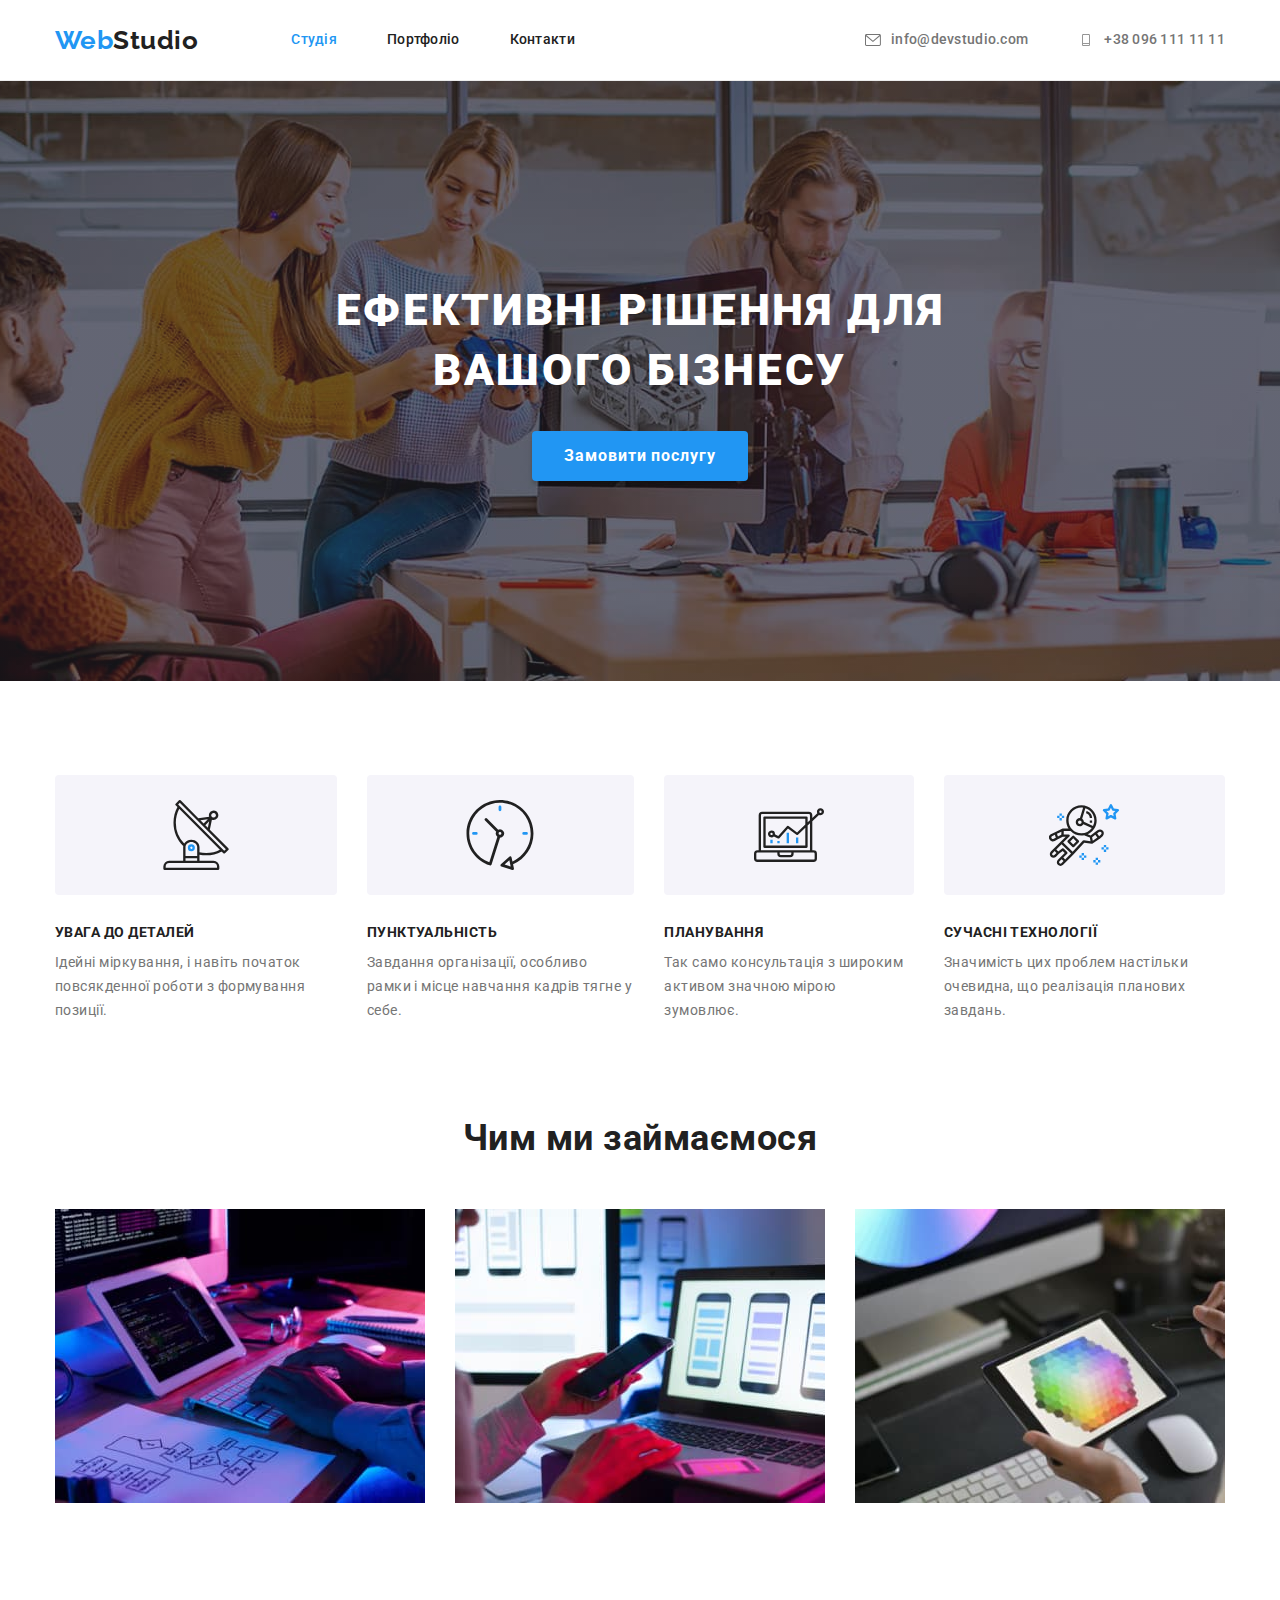
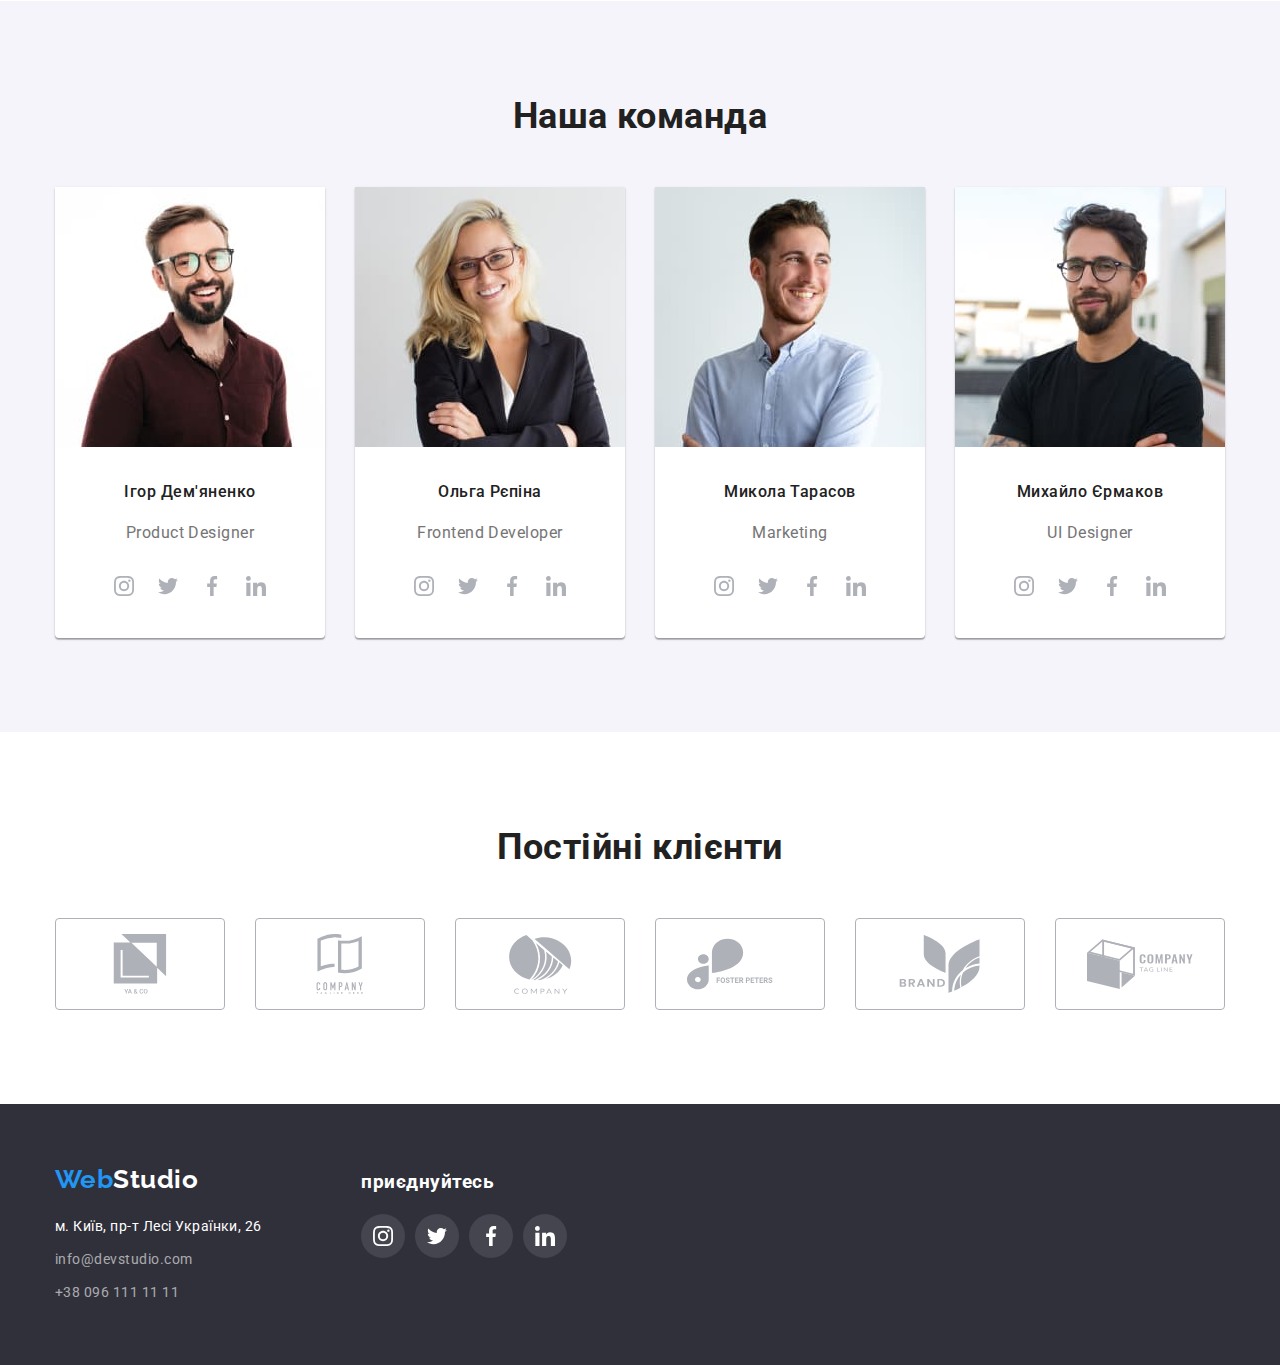
==== index.html @ afe0e304 "copy my HW4" ====
<!DOCTYPE html>
<html lang="uk">
  <head>
    <meta charset="UTF-8" />
    <meta http-equiv="X-UA-Compatible" content="IE=edge" />
    <meta name="viewport" content="width=device-width, initial-scale=1.0" />
    <title>Document</title>
    <link
      rel="stylesheet"
      href="https://cdnjs.cloudflare.com/ajax/libs/modern-normalize/1.1.0/modern-normalize.min.css"
    />
    <link
      href="https://fonts.googleapis.com/css2?family=Raleway:wght@700&family=Roboto:wght@400;500;700;900&display=swap"
      rel="stylesheet"
    />
    <link rel="stylesheet" href="./css/styles.css" />
  </head>
  <body>
    <header class="header-border">
      <div class="conteiner header-nav">
        <nav class="nav header-nav">
          <a class="logo link" href="./index.html"
            >Web<span class="logo-text">Studio</span></a
          >
          <ul class="site-nav list">
            <li class="item">
              <a href="./index.html" class="link current">Студія</a>
            </li>
            <li class="item">
              <a href="./portfolio.html" class="link">Портфоліо</a>
            </li>
            <li class="item"><a href="#" class="link">Контакти</a></li>
          </ul>
        </nav>
        <ul class="list auth-nav">
          <li class="item">
            <a class="nav-link link" href="mailto:info@devstudio.com"
              ><svg class="nav-icon" width="16" height="12">
                <use href="./images/icons.svg#icon-envelope"></use></svg
              >info@devstudio.com</a
            >
          </li>
          <li class="item">
            <a class="nav-link link" href="tel:+380961111111"
              ><svg class="nav-icon" width="16" height="12">
                <use href="./images/icons.svg#icon-phone"></use></svg
              >+38 096 111 11 11</a
            >
          </li>
        </ul>
      </div>
    </header>
    <main>
      <section class="hero">
        <div class="conteiner">
          <h1 class="hero-text">Ефективні рішення для вашого бізнесу</h1>
          <button class="btn hero-btn" type="button">Замовити послугу</button>
        </div>
      </section>
      <section class="main-page section">
        <div class="conteiner">
          <h2 class="visually-hidden">Особливості</h2>
          <ul class="list list-item">
            <li class="main-list">
              <div class="main-img">
                <svg width="70" height="70">
                  <use href="./images/icons.svg#icon-antenna"></use>
                </svg>
              </div>
              <h3 class="main-subdject">Увага до деталей</h3>
              <p class="main-text">
                Ідейні міркування, і навіть початок повсякденної роботи з
                формування позиції.
              </p>
            </li>
            <li class="main-list">
              <div class="main-img">
                <svg width="70" height="70">
                  <use href="./images/icons.svg#icon-clock"></use>
                </svg>
              </div>
              <h3 class="main-subdject">Пунктуальність</h3>
              <p class="main-text">
                Завдання організації, особливо рамки і місце навчання кадрів
                тягне у себе.
              </p>
            </li>
            <li class="main-list">
              <div class="main-img">
                <svg width="70" height="70">
                  <use href="./images/icons.svg#icon-diagram"></use>
                </svg>
              </div>
              <h3 class="main-subdject">Планування</h3>
              <p class="main-text">
                Так само консультація з широким активом значною мірою зумовлює.
              </p>
            </li>
            <li class="main-list">
              <div class="main-img">
                <svg width="70" height="70">
                  <use href="./images/icons.svg#icon-astronaut"></use>
                </svg>
              </div>
              <h3 class="main-subdject">Сучасні технології</h3>
              <p class="main-text">
                Значимість цих проблем настільки очевидна, що реалізація
                планових завдань.
              </p>
            </li>
          </ul>
        </div>
      </section>
      <section class="main-page main-section">
        <div class="conteiner">
          <h2 class="main-page-title">Чим ми займаємося</h2>
          <ul class="list list-item">
            <li class="main-page-list">
              <img
                src="./images/img.jpg"
                alt="Створення структури сайту"
                width="370"
              />
            </li>
            <li class="main-page-list">
              <img
                src="./images/img-2.jpg"
                alt="Адаптація до всіх платформ"
                width="370"
              />
            </li>
            <li class="main-page-list">
              <img
                src="./images/img-3.jpg"
                alt="Створення дизайну сайту"
                width="370"
              />
            </li>
          </ul>
        </div>
      </section>
      <section class="team-page section">
        <div class="conteiner">
          <h2 class="main-page-title">Наша команда</h2>
          <ul class="list list-item">
            <li class="team-page-item">
              <img
                class="img"
                src="./images/ihor.jpg"
                alt="Ігор Дем'яненко"
                width="270"
              />
              <div class="team-item-text">
                <h3 class="team-page-title">Ігор Дем'яненко</h3>
                <p class="team-page-text" lang="en">Product Designer</p>
                <ul class="team-icon list">
                  <li class="team-icon-social">
                    <a href="#">
                      <svg width="20px" height="20px">
                        <use
                          class="icon"
                          href="./images/icons.svg#icon-instagram"
                        ></use>
                      </svg>
                    </a>
                  </li>
                  <li class="team-icon-social">
                    <a href="#">
                      <svg width="20px" height="20px">
                        <use
                          class="icon"
                          href="./images/icons.svg#icon-twitter"
                        ></use>
                      </svg>
                    </a>
                  </li>
                  <li class="team-icon-social">
                    <a href="#">
                      <svg width="20px" height="20px">
                        <use
                          class="icon"
                          href="./images/icons.svg#icon-facebook"
                        ></use>
                      </svg>
                    </a>
                  </li>
                  <li class="team-icon-social">
                    <a href="#">
                      <svg width="20px" height="20px">
                        <use
                          class="icon"
                          href="./images/icons.svg#icon-linkedin"
                        ></use>
                      </svg>
                    </a>
                  </li>
                </ul>
              </div>
            </li>
            <li class="team-page-item">
              <img
                class="img"
                src="./images/olha.jpg"
                alt="Ольга Рєпіна"
                width="270"
              />
              <div class="team-item-text">
                <h3 class="team-page-title">Ольга Рєпіна</h3>
                <p class="team-page-text" lang="en">Frontend Developer</p>
                <ul class="team-icon list">
                  <li class="team-icon-social">
                    <a href="#">
                      <svg width="20px" height="20px">
                        <use
                          class="icon"
                          href="./images/icons.svg#icon-instagram"
                        ></use>
                      </svg>
                    </a>
                  </li>
                  <li class="team-icon-social">
                    <a href="#">
                      <svg width="20px" height="20px">
                        <use
                          class="icon"
                          href="./images/icons.svg#icon-twitter"
                        ></use>
                      </svg>
                    </a>
                  </li>
                  <li class="team-icon-social">
                    <a href="#">
                      <svg width="20px" height="20px">
                        <use
                          class="icon"
                          href="./images/icons.svg#icon-facebook"
                        ></use>
                      </svg>
                    </a>
                  </li>
                  <li class="team-icon-social">
                    <a href="#">
                      <svg width="20px" height="20px">
                        <use
                          class="icon"
                          href="./images/icons.svg#icon-linkedin"
                        ></use>
                      </svg>
                    </a>
                  </li>
                </ul>
              </div>
            </li>
            <li class="team-page-item">
              <img
                class="img"
                src="./images/mikola.jpg"
                alt="Микола Тарасов"
                width="270"
              />
              <div class="team-item-text">
                <h3 class="team-page-title">Микола Тарасов</h3>
                <p class="team-page-text" lang="en">Marketing</p>
                <ul class="team-icon list">
                  <li class="team-icon-social">
                    <a href="#">
                      <svg width="20px" height="20px">
                        <use
                          class="icon"
                          href="./images/icons.svg#icon-instagram"
                        ></use>
                      </svg>
                    </a>
                  </li>
                  <li class="team-icon-social">
                    <a href="#">
                      <svg width="20px" height="20px">
                        <use
                          class="icon"
                          href="./images/icons.svg#icon-twitter"
                        ></use>
                      </svg>
                    </a>
                  </li>
                  <li class="team-icon-social">
                    <a href="#">
                      <svg width="20px" height="20px">
                        <use
                          class="icon"
                          href="./images/icons.svg#icon-facebook"
                        ></use>
                      </svg>
                    </a>
                  </li>
                  <li class="team-icon-social">
                    <a href="#">
                      <svg width="20px" height="20px">
                        <use
                          class="icon"
                          href="./images/icons.svg#icon-linkedin"
                        ></use>
                      </svg>
                    </a>
                  </li>
                </ul>
              </div>
            </li>
            <li class="team-page-item">
              <img
                class="img"
                src="./images/mihailo.jpg"
                alt="Михайло Єрмаков"
                width="270"
              />
              <div class="team-item-text">
                <h3 class="team-page-title">Михайло Єрмаков</h3>
                <p class="team-page-text" lang="en">UI Designer</p>
                <ul class="team-icon list">
                  <li class="team-icon-social">
                    <a href="#">
                      <svg width="20px" height="20px">
                        <use
                          class="icon"
                          href="./images/icons.svg#icon-instagram"
                        ></use>
                      </svg>
                    </a>
                  </li>
                  <li class="team-icon-social">
                    <a href="#">
                      <svg width="20px" height="20px">
                        <use
                          class="icon"
                          href="./images/icons.svg#icon-twitter"
                        ></use>
                      </svg>
                    </a>
                  </li>
                  <li class="team-icon-social">
                    <a href="#">
                      <svg width="20px" height="20px">
                        <use
                          class="icon"
                          href="./images/icons.svg#icon-facebook"
                        ></use>
                      </svg>
                    </a>
                  </li>
                  <li class="team-icon-social">
                    <a href="#">
                      <svg width="20px" height="20px">
                        <use
                          class="icon"
                          href="./images/icons.svg#icon-linkedin"
                        ></use>
                      </svg>
                    </a>
                  </li>
                </ul>
              </div>
            </li>
          </ul>
        </div>
      </section>
      <section class="section">
        <div class="conteiner">
          <h2 class="main-page-title">Постійні клієнти</h2>
          <ul class="list icon-brand">
            <li class="list-brand">
              <svg width="106px" height="60px">
                <use href="./images/icons.svg#icon-ya-co"></use>
              </svg>
            </li>
            <li class="list-brand">
              <svg width="106px" height="60px">
                <use href="./images/icons.svg#icon-taglinehere"></use>
              </svg>
            </li>
            <li class="list-brand">
              <svg width="106px" height="60px">
                <use href="./images/icons.svg#icon-company"></use>
              </svg>
            </li>
            <li class="list-brand">
              <svg width="106px" height="60px">
                <use href="./images/icons.svg#icon-foster-peters"></use>
              </svg>
            </li>
            <li class="list-brand">
              <svg class="icon" width="106px" height="60px">
                <use href="./images/icons.svg#icon-brand"></use>
              </svg>
            </li>
            <li class="list-brand">
              <svg width="106px" height="60px">
                <use href="./images/icons.svg#icon-company-tag-line"></use>
              </svg>
            </li>
          </ul>
        </div>
      </section>
    </main>
    <footer class="footer">
      <div class="conteiner">
        <div class="list footer-list">
          <div>
            <a class="logo link logo-footer" href="./index.html"
              >Web<span class="logo-text-footer">Studio</span></a
            >
            <address class="address">
              <ul class="list address-logo">
                <li class="adress-list">
                  <a
                    class="footer-text address-text link"
                    href="https://goo.gl/maps/Pw9cZAzKq1KJY9Lq5"
                    target="_blank"
                    rel="noreferrer noopener"
                    >м. Київ, пр-т Лесі Українки, 26</a
                  >
                </li>
                <li class="adress-list">
                  <a
                    class="nav-link-footer footer-text link"
                    href="mailto:info@devstudio.com"
                    >info@devstudio.com</a
                  >
                </li>
                <li class="adress-list">
                  <a
                    class="nav-link-footer footer-text link"
                    href="tel:+380961111111"
                    >+38 096 111 11 11</a
                  >
                </li>
              </ul>
            </address>
          </div>
          <div>
            <h3 class="footer-title">приєднуйтесь</h3>
            <ul class="footer-icon list">
              <li class="footer-icon-social">
                <a href="#">
                  <svg width="20px" height="20px">
                    <use
                      class="icon"
                      href="./images/icons.svg#icon-instagram"
                    ></use>
                  </svg>
                </a>
              </li>
              <li class="footer-icon-social">
                <a href="#">
                  <svg width="20px" height="20px">
                    <use
                      class="icon"
                      href="./images/icons.svg#icon-twitter"
                    ></use>
                  </svg>
                </a>
              </li>
              <li class="footer-icon-social">
                <a href="#">
                  <svg width="20px" height="20px">
                    <use
                      class="icon"
                      href="./images/icons.svg#icon-facebook"
                    ></use>
                  </svg>
                </a>
              </li>
              <li class="footer-icon-social">
                <a href="#">
                  <svg width="20px" height="20px">
                    <use
                      class="icon"
                      href="./images/icons.svg#icon-linkedin"
                    ></use>
                  </svg>
                </a>
              </li>
            </ul>
          </div>
        </div>
      </div>
    </footer>
  </body>
</html>
---- css/styles.css ----
/* names of classes
.logo 
.logo-text
.logo-text-footer
.logo-footer
.list 
.current
.btn 
.site-nav 
.item
.link
.heder-border
.header-nav
.nav-link 
.auth-nav
.nav-link-footer
.visually-hidden
.icon
.hero 
.hero-text 
.hero-btn 
.main-page 
.main-subdject 
.main-text 
.main-list
.main-img
.list-item
.section
.main-section
.main-page-title 
.main-page-list
.img
.team-page 
.team-page-item
.team-page-title 
.team-page-text 
.team-icon
.team-icon-social
.footer 
.footer-text 
.address 
.adress-list
.address-text
.conteiner
.header-border


-###-portfolio-###-

.section-exmpls 
.btn-filter 
.list-btn
.btn-filter
.exmpl-item-text
.section-exmpls-heading
.section-exmpls-text
.section-exmpls-item
.link-exmpls


*/

:root {
  --main-bg: #ffffff;
  --main-text: #212121;
  --second-text: #757575;
  --logo: #2196f3;
  --accent-text: #2196f3;
  --first-section-bg: #2f303a;
  --second-section-bg: #ffffff;
  --third-section-bg: #f5f4fa;
  --footer-bg: #2f303a;
  --active-btn: #188ce8;
  --footer-nav: rgba(255, 255, 255, 0.6);
  --social-icon: #afb1b8;
}

/* global */

body {
  background-color: var(--main-bg);
  color: var(--main-text);
  font-family: Roboto, sans-serif;
  letter-spacing: 0.03em;
}
h1,
h2,
h3,
h4,
h5,
h6,
p,
ul {
  margin: 0;
  padding: 0;
}
.list {
  list-style: none;
}
.btn {
  cursor: pointer;
  font-family: inherit;
}
.link {
  text-decoration: none;
}
.conteiner {
  width: 1200px;
  padding-left: 15px;
  padding-right: 15px;
  margin-left: auto;
  margin-right: auto;
}
.visually-hidden {
  position: absolute;

  white-space: nowrap;

  width: 1px;

  height: 1px;

  overflow: hidden;

  border: 0;

  padding: 0;

  clip: rect(0 0 0 0);

  clip-path: inset(50%);

  margin: -1px;
}
.icon {
  fill: inherit;
}

/* header global */

.header-nav {
  display: flex;
  align-items: center;
}
.logo {
  color: var(--logo);
  font-family: Raleway, sans-serif;
  font-weight: 700;
  font-size: 26px;
  line-height: 1.19;
  margin-right: 93px;
  display: block;
}
.logo-text {
  color: var(--main-text);
}
.site-nav {
  display: flex;
}
.site-nav.list .current {
  color: var(--accent-text);
}
.site-nav .link,
.item .nav-link {
  padding-top: 32px;
  padding-bottom: 32px;
  display: flex;
  align-items: center;
}
.site-nav .item:not(:last-child) {
  margin-right: 50px;
}
.site-nav .link,
.nav-link {
  color: var(--main-text);
  font-weight: 500;
  font-size: 14px;
  line-height: 1.14;
  letter-spacing: 0.02em;
}
.nav-icon {
  margin-right: 10px;
}

.site-nav .link:hover,
.site-nav .link:focus,
.nav-link:focus,
.nav-link:hover {
  color: var(--accent-text);
  fill: var(--accent-text);
}
.nav-link {
  color: var(--second-text);
  fill: var(--second-text);
}
.auth-nav {
  display: flex;
  margin-left: auto;
}
.auth-nav .item:not(:last-child) {
  margin-right: 50px;
}
.header-border {
  border-bottom: 1px solid #ececec;
}
/* footer global */
.address {
  font-style: normal;
}
.footer {
  padding-top: 60px;
  padding-bottom: 60px;
  background-color: var(--footer-bg);
}
.logo-text-footer {
  color: var(--main-bg);
}
.conteiner .logo-footer {
  margin-bottom: 20px;
  display: block;
}
.adress-list:not(:last-child) {
  margin-bottom: 9px;
}
.footer-text {
  font-size: 14px;
  line-height: 1.71;
}
.address-text {
  color: var(--main-bg);
}
.nav-link-footer {
  color: var(--footer-nav);
}
.nav-link-footer:focus,
.nav-link-footer:hover {
  color: var(--accent-text);
}

.footer-icon {
  display: flex;
  gap: 10px;
}
.footer-icon-social {
  width: 44px;
  height: 44px;
  padding: 12px;
  fill: var(--main-bg);
  background: rgba(255, 255, 255, 0.1);
  border-radius: 50%;
}
.footer-icon-social:focus,
.footer-icon-social:hover {
  background-color: var(--accent-text);
  fill: var(--main-bg);
  border-radius: 50%;
}
.footer-list {
  display: flex;
  gap: 70px;
  align-items: baseline;
}

.footer-title {
  color: var(--main-bg);
  margin-bottom: 20px;
}

/* main index */

.hero {
  padding: 200px 0;
  max-width: 1600px;
  height: 600px;
  margin-right: auto;
  margin-left: auto;
  background-image: linear-gradient(
      to right,
      rgba(47, 48, 58, 0.4),
      rgba(47, 48, 58, 0.4)
    ),
    url(../images/hero.jpg);
  background-repeat: no-repeat;
  background-position: center;
  background-size: cover;
  background-color: var(--first-section-bg);
}
.hero-text {
  margin-bottom: 30px;
  margin-right: auto;
  margin-left: auto;
  color: var(--main-bg);
  font-weight: 900;
  font-size: 44px;
  line-height: 1.36;
  text-align: center;
  letter-spacing: 0.06em;
  text-transform: uppercase;
  max-width: 696px;
}
.hero-btn {
  padding: 10px 32px;
  border: 0;
  margin-right: auto;
  margin-left: auto;
  min-width: 216px;
  background: #2196f3;
  box-shadow: 0px 4px 4px rgba(0, 0, 0, 0.15);
  border-radius: 4px;
  color: var(--main-bg);
  font-weight: 700;
  font-size: 16px;
  line-height: 1.88;
  text-align: center;
  letter-spacing: 0.06em;
  display: block;
}
.hero-btn:hover,
.hero-btn:focus {
  background-color: var(--active-btn);
}
.main-page {
  background-color: var(--second-section-bg);
}
.main-subdject {
  font-size: 14px;
  line-height: 1.14;
  text-transform: uppercase;
  margin-bottom: 10px;
}
.main-text {
  color: var(--second-text);
  font-size: 14px;
  line-height: 1.71;
  /* width: 270px; */
}
.section {
  padding-top: 94px;
  padding-bottom: 94px;
}
.main-section {
  padding-bottom: 94px;
}
.main-list {
  width: calc((100%-90px) / 4);
}
.main-img {
  width: 270;
  height: 120px;
  background-color: var(--third-section-bg);
  border-radius: 4px;
  display: flex;
  justify-content: center;
  align-items: center;
  margin-bottom: 30px;
}

.conteiner .list-item {
  display: flex;
  gap: 30px;
}
.main-page-title {
  margin-bottom: 50px;
  font-size: 36px;
  line-height: 1.17;
  text-align: center;
}
.main-page-list {
  width: calc((100%-60px) / 3);
}
.team-page {
  background-color: var(--third-section-bg);
}
.team-page-item {
  background: var(--main-bg);
  box-shadow: 0px 1px 3px rgba(0, 0, 0, 0.12), 0px 1px 1px rgba(0, 0, 0, 0.14),
    0px 2px 1px rgba(0, 0, 0, 0.2);
  border-radius: 0px 0px 4px 4px;
  width: 270px;
}
.team-item-text {
  padding-top: 30px;
  padding-bottom: 30px;
}
.img {
  display: block;
  width: 100%;
  height: auto;
}
.team-page-title {
  margin-bottom: 10px;
  font-weight: 500;
  font-size: 16px;
  line-height: 1.9;
  text-align: center;
}
.team-page-text {
  color: var(--second-text);
  font-size: 16px;
  line-height: 1.9;
  text-align: center;
}
.team-icon {
  display: flex;
  padding: 16px 32px 0px;
  justify-content: center;
}
.team-icon-social {
  width: 44px;
  height: 44px;
  padding: 12px;
  fill: var(--social-icon);
}
.team-icon-social:focus,
.team-icon-social:hover {
  background-color: var(--accent-text);
  fill: #ffffff;
  border-radius: 50%;
}
.list-brand {
  width: 170px;
  height: 92px;
  border: 1px solid #afb1b8;
  border-radius: 4px;
  display: flex;
  justify-content: center;
  align-items: center;
  fill: var(--social-icon);
}
.icon-brand {
  display: flex;
  gap: 30px;
}
.list-brand:hover,
.list-brand:focus {
  border: 1px solid var(--accent-text);
  fill: var(--accent-text);
}

/* portfolio */

.section-exmpls {
  background-color: var(--second-section-bg);
}
.btn-filter {
  padding: 6px 22px;
  border: 0;
  min-width: 73px;
  background: var(--third-section-bg);
  border-radius: 4px;
  font-weight: 500;
  font-size: 16px;
  line-height: 1.62;
  text-align: center;
  display: block;
}
.list-btn-exmpls:not(:last-child) {
  margin-right: 8px;
}
.list-btn {
  display: flex;
  justify-content: center;
  margin-bottom: 50px;
}
.btn-filter:focus,
.btn-filter:hover {
  background: var(--accent-text);
  color: var(--main-bg);
  box-shadow: 0px 3px 1px rgba(0, 0, 0, 0.1), 0px 1px 2px rgba(0, 0, 0, 0.08),
    0px 2px 2px rgba(0, 0, 0, 0.12);
  border-radius: 4px;
}
.exmpl-item-text {
  padding: 20px 24px;
}
.section-exmpls-heading {
  font-size: 18px;
  line-height: 2;
  letter-spacing: 0.06em;
  margin-bottom: 4px;
}
.section-exmpls-text {
  color: var(--second-text);
  font-size: 16px;
  line-height: 1.88;
}
.section-exmpls-item {
  background: var(--main-bg);
  border: 1px solid #eeeeee;
  width: 370px;
}
.section-exmpls-item:hover {
  box-shadow: 0px 1px 1px rgba(0, 0, 0, 0.12), 0px 4px 4px rgba(0, 0, 0, 0.06),
    1px 4px 6px rgba(0, 0, 0, 0.16);
}
.list-exmpls {
  display: flex;
  gap: 30px;
  flex-wrap: wrap;
}
.link-exmpls {
  color: inherit;
}
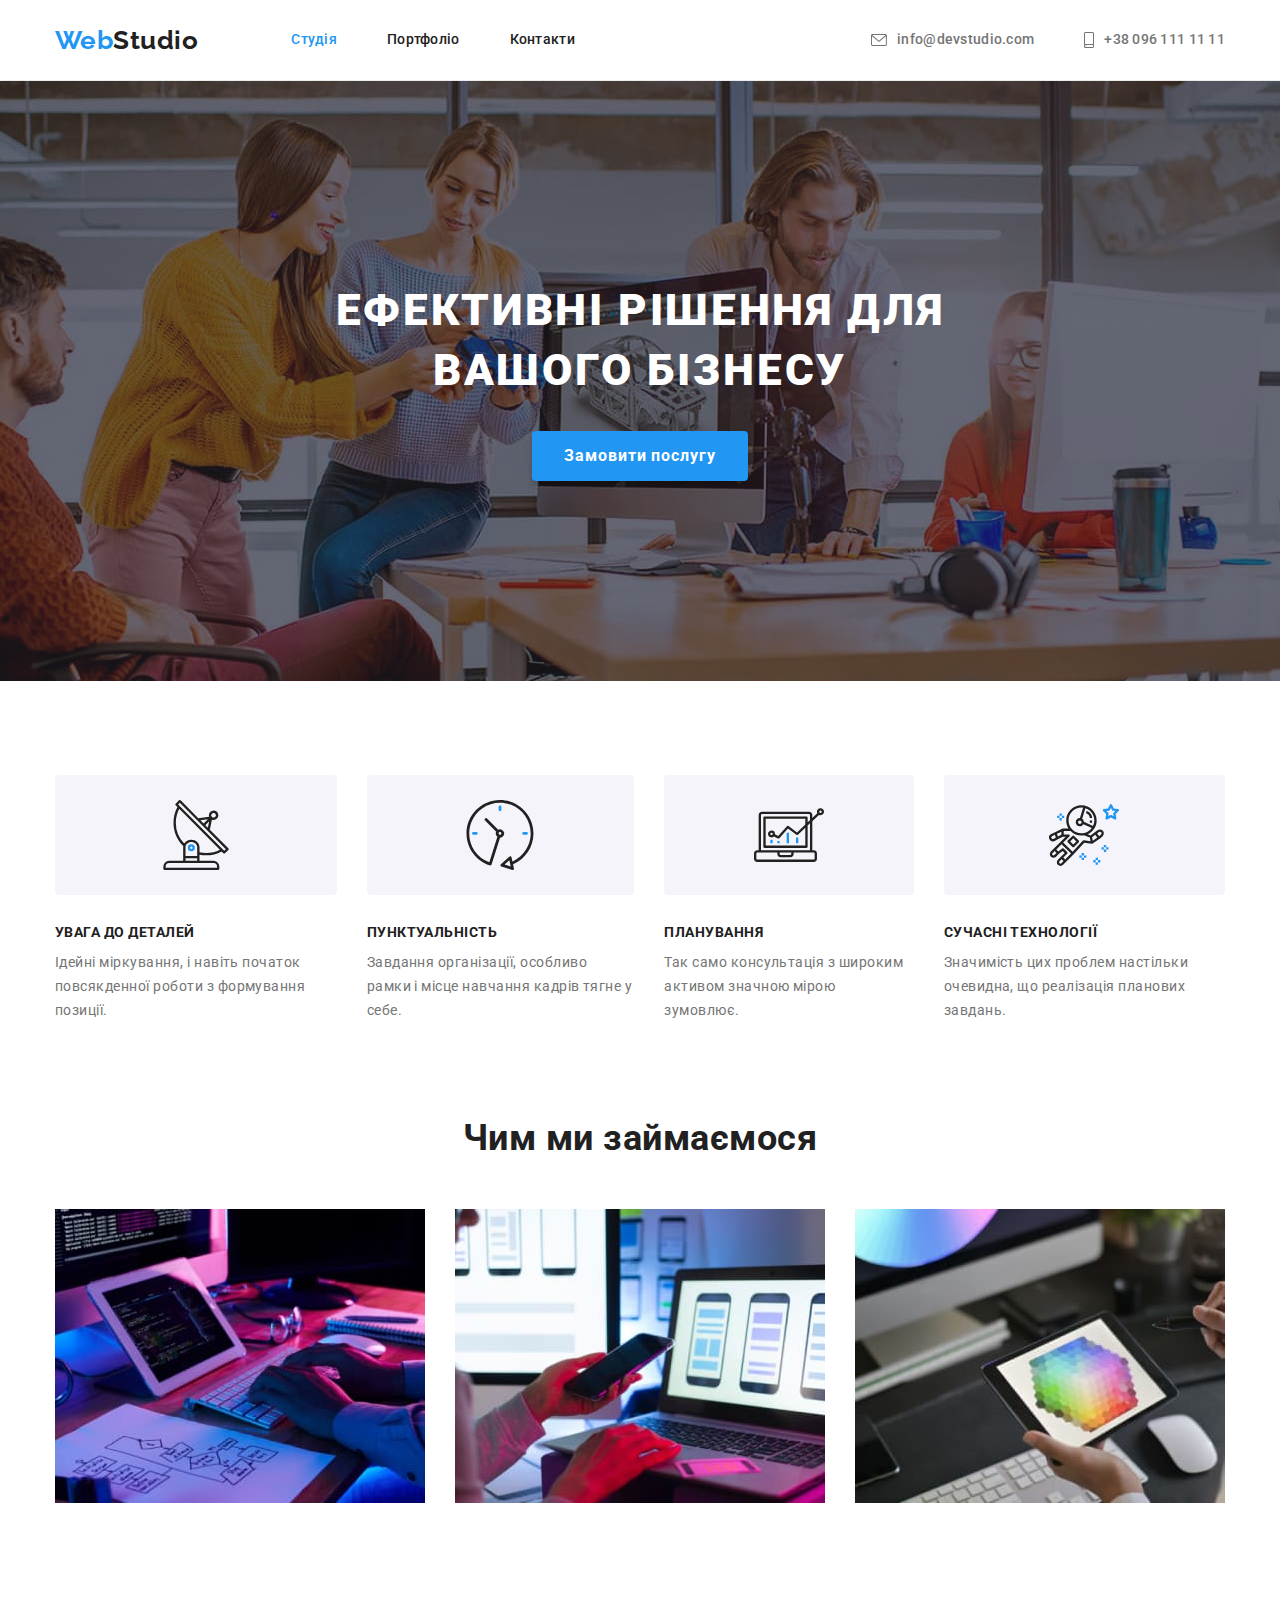
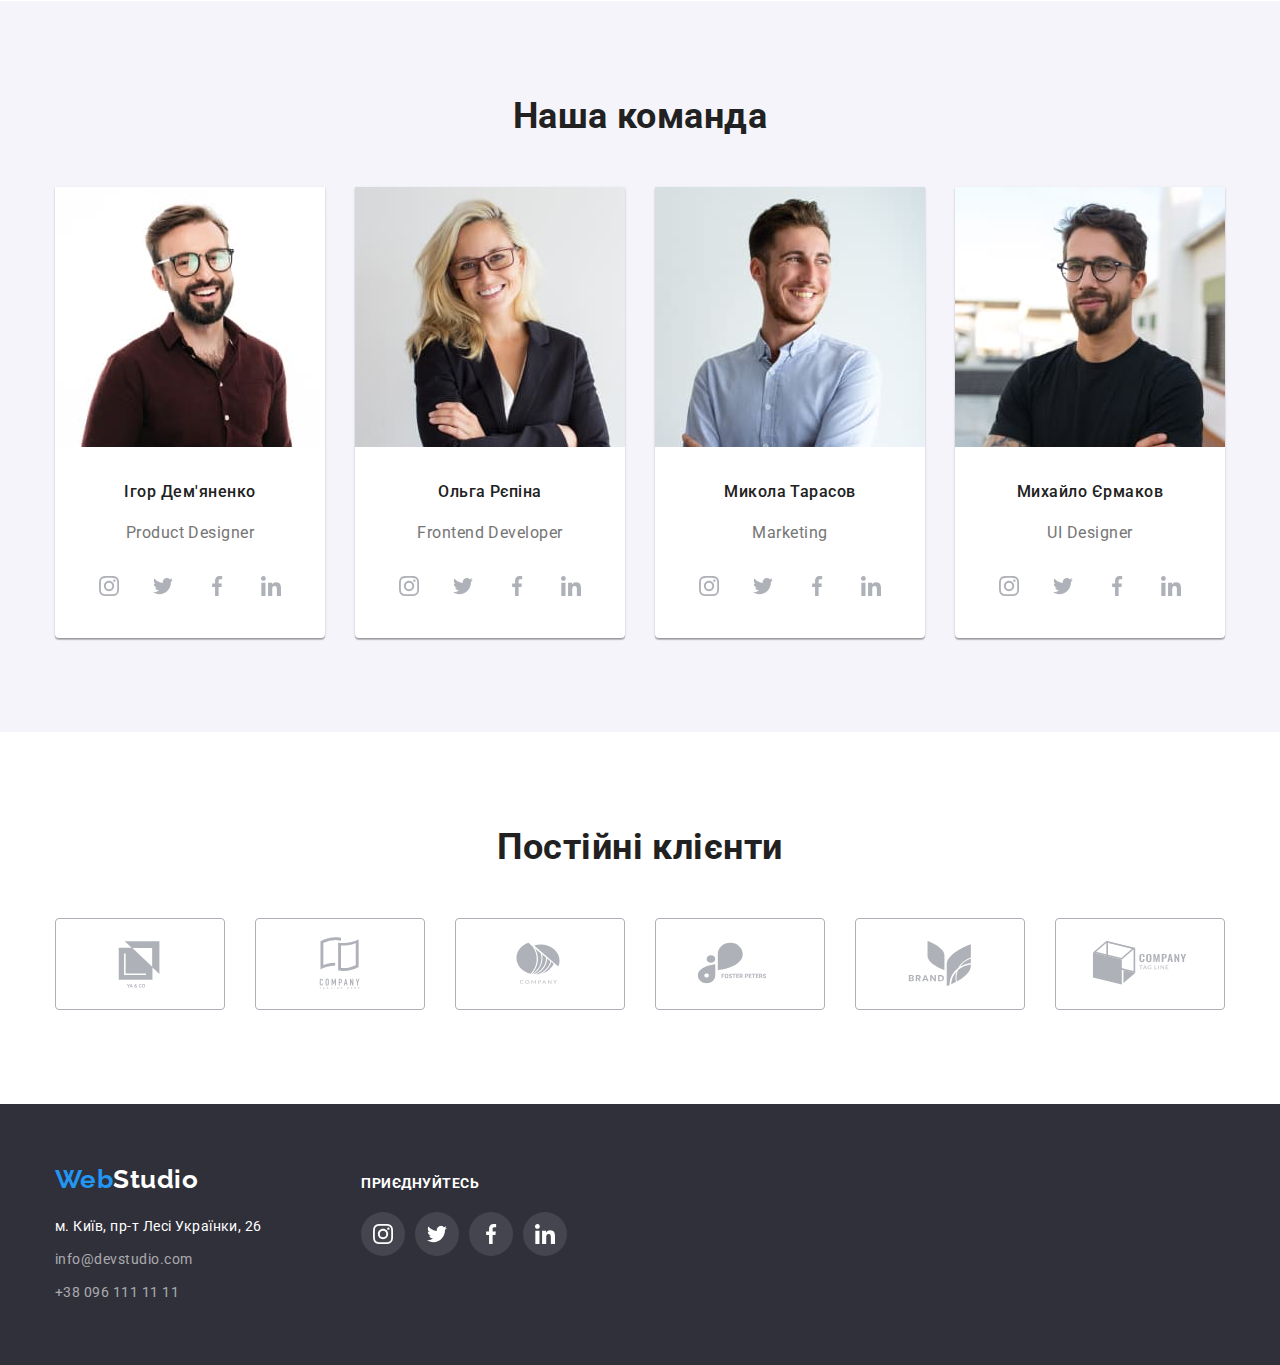
==== commit 919d03fd: "remove" ====
--- a/index.html
+++ b/index.html
@@ -42,7 +42,7 @@
           </li>
           <li class="item">
             <a class="nav-link link" href="tel:+380961111111"
-              ><svg class="nav-icon" width="16" height="12">
+              ><svg class="nav-icon" width="10" height="16">
                 <use href="./images/icons.svg#icon-phone"></use></svg
               >+38 096 111 11 11</a
             >
@@ -155,7 +155,7 @@
                 <p class="team-page-text" lang="en">Product Designer</p>
                 <ul class="team-icon list">
                   <li class="team-icon-social">
-                    <a href="#">
+                    <a class="team-list-social" href="#">
                       <svg width="20px" height="20px">
                         <use
                           class="icon"
@@ -165,7 +165,7 @@
                     </a>
                   </li>
                   <li class="team-icon-social">
-                    <a href="#">
+                    <a class="team-list-social" href="#">
                       <svg width="20px" height="20px">
                         <use
                           class="icon"
@@ -175,7 +175,7 @@
                     </a>
                   </li>
                   <li class="team-icon-social">
-                    <a href="#">
+                    <a class="team-list-social" href="#">
                       <svg width="20px" height="20px">
                         <use
                           class="icon"
@@ -185,7 +185,7 @@
                     </a>
                   </li>
                   <li class="team-icon-social">
-                    <a href="#">
+                    <a class="team-list-social" href="#">
                       <svg width="20px" height="20px">
                         <use
                           class="icon"
@@ -209,7 +209,7 @@
                 <p class="team-page-text" lang="en">Frontend Developer</p>
                 <ul class="team-icon list">
                   <li class="team-icon-social">
-                    <a href="#">
+                    <a class="team-list-social" href="#">
                       <svg width="20px" height="20px">
                         <use
                           class="icon"
@@ -219,7 +219,7 @@
                     </a>
                   </li>
                   <li class="team-icon-social">
-                    <a href="#">
+                    <a class="team-list-social" href="#">
                       <svg width="20px" height="20px">
                         <use
                           class="icon"
@@ -229,7 +229,7 @@
                     </a>
                   </li>
                   <li class="team-icon-social">
-                    <a href="#">
+                    <a class="team-list-social" href="#">
                       <svg width="20px" height="20px">
                         <use
                           class="icon"
@@ -239,7 +239,7 @@
                     </a>
                   </li>
                   <li class="team-icon-social">
-                    <a href="#">
+                    <a class="team-list-social" href="#">
                       <svg width="20px" height="20px">
                         <use
                           class="icon"
@@ -263,7 +263,7 @@
                 <p class="team-page-text" lang="en">Marketing</p>
                 <ul class="team-icon list">
                   <li class="team-icon-social">
-                    <a href="#">
+                    <a class="team-list-social" href="#">
                       <svg width="20px" height="20px">
                         <use
                           class="icon"
@@ -273,7 +273,7 @@
                     </a>
                   </li>
                   <li class="team-icon-social">
-                    <a href="#">
+                    <a class="team-list-social" href="#">
                       <svg width="20px" height="20px">
                         <use
                           class="icon"
@@ -283,7 +283,7 @@
                     </a>
                   </li>
                   <li class="team-icon-social">
-                    <a href="#">
+                    <a class="team-list-social" href="#">
                       <svg width="20px" height="20px">
                         <use
                           class="icon"
@@ -293,7 +293,7 @@
                     </a>
                   </li>
                   <li class="team-icon-social">
-                    <a href="#">
+                    <a class="team-list-social" href="#">
                       <svg width="20px" height="20px">
                         <use
                           class="icon"
@@ -317,7 +317,7 @@
                 <p class="team-page-text" lang="en">UI Designer</p>
                 <ul class="team-icon list">
                   <li class="team-icon-social">
-                    <a href="#">
+                    <a class="team-list-social" href="#">
                       <svg width="20px" height="20px">
                         <use
                           class="icon"
@@ -327,7 +327,7 @@
                     </a>
                   </li>
                   <li class="team-icon-social">
-                    <a href="#">
+                    <a class="team-list-social" href="#">
                       <svg width="20px" height="20px">
                         <use
                           class="icon"
@@ -337,7 +337,7 @@
                     </a>
                   </li>
                   <li class="team-icon-social">
-                    <a href="#">
+                    <a class="team-list-social" href="#">
                       <svg width="20px" height="20px">
                         <use
                           class="icon"
@@ -347,7 +347,7 @@
                     </a>
                   </li>
                   <li class="team-icon-social">
-                    <a href="#">
+                    <a class="team-list-social" href="#">
                       <svg width="20px" height="20px">
                         <use
                           class="icon"
@@ -367,34 +367,42 @@
           <h2 class="main-page-title">Постійні клієнти</h2>
           <ul class="list icon-brand">
             <li class="list-brand">
-              <svg width="106px" height="60px">
-                <use href="./images/icons.svg#icon-ya-co"></use>
-              </svg>
-            </li>
-            <li class="list-brand">
-              <svg width="106px" height="60px">
-                <use href="./images/icons.svg#icon-taglinehere"></use>
-              </svg>
-            </li>
-            <li class="list-brand">
-              <svg width="106px" height="60px">
-                <use href="./images/icons.svg#icon-company"></use>
-              </svg>
-            </li>
-            <li class="list-brand">
-              <svg width="106px" height="60px">
-                <use href="./images/icons.svg#icon-foster-peters"></use>
-              </svg>
-            </li>
-            <li class="list-brand">
-              <svg class="icon" width="106px" height="60px">
-                <use href="./images/icons.svg#icon-brand"></use>
-              </svg>
-            </li>
-            <li class="list-brand">
-              <svg width="106px" height="60px">
-                <use href="./images/icons.svg#icon-company-tag-line"></use>
-              </svg>
+              <a class="link-brand" href="#">
+                <svg width="106px" height="60px">
+                  <use href="./images/icons.svg#icon-ya-co"></use></svg
+              ></a>
+            </li>
+            <li class="list-brand">
+              <a class="link-brand" href="#">
+                <svg width="106px" height="60px">
+                  <use href="./images/icons.svg#icon-taglinehere"></use></svg
+              ></a>
+            </li>
+            <li class="list-brand">
+              <a class="link-brand" href="#">
+                <svg width="106px" height="60px">
+                  <use href="./images/icons.svg#icon-company"></use></svg
+              ></a>
+            </li>
+            <li class="list-brand">
+              <a class="link-brand" href="#">
+                <svg width="106px" height="60px">
+                  <use href="./images/icons.svg#icon-foster-peters"></use></svg
+              ></a>
+            </li>
+            <li class="list-brand">
+              <a class="link-brand" href="#">
+                <svg class="icon" width="106px" height="60px">
+                  <use href="./images/icons.svg#icon-brand"></use></svg
+              ></a>
+            </li>
+            <li class="list-brand">
+              <a class="link-brand" href="#">
+                <svg width="106px" height="60px">
+                  <use
+                    href="./images/icons.svg#icon-company-tag-line"
+                  ></use></svg
+              ></a>
             </li>
           </ul>
         </div>
@@ -403,7 +411,7 @@
     <footer class="footer">
       <div class="conteiner">
         <div class="list footer-list">
-          <div>
+          <div class="footer-list-logo">
             <a class="logo link logo-footer" href="./index.html"
               >Web<span class="logo-text-footer">Studio</span></a
             >
@@ -436,10 +444,10 @@
             </address>
           </div>
           <div>
-            <h3 class="footer-title">приєднуйтесь</h3>
+            <h3 class="footer-title">Приєднуйтесь</h3>
             <ul class="footer-icon list">
               <li class="footer-icon-social">
-                <a href="#">
+                <a class="footer-list-social" href="#">
                   <svg width="20px" height="20px">
                     <use
                       class="icon"
@@ -449,7 +457,7 @@
                 </a>
               </li>
               <li class="footer-icon-social">
-                <a href="#">
+                <a class="footer-list-social" href="#">
                   <svg width="20px" height="20px">
                     <use
                       class="icon"
@@ -459,7 +467,7 @@
                 </a>
               </li>
               <li class="footer-icon-social">
-                <a href="#">
+                <a class="footer-list-social" href="#">
                   <svg width="20px" height="20px">
                     <use
                       class="icon"
@@ -469,7 +477,7 @@
                 </a>
               </li>
               <li class="footer-icon-social">
-                <a href="#">
+                <a class="footer-list-social" href="#">
                   <svg width="20px" height="20px">
                     <use
                       class="icon"
--- a/css/styles.css
+++ b/css/styles.css
@@ -244,26 +244,36 @@
 .footer-icon-social {
   width: 44px;
   height: 44px;
-  padding: 12px;
   fill: var(--main-bg);
   background: rgba(255, 255, 255, 0.1);
   border-radius: 50%;
 }
-.footer-icon-social:focus,
-.footer-icon-social:hover {
+.footer-list-social {
+  width: 100%;
+  height: 100%;
+  display: flex;
+  align-items: center;
+  justify-content: center;
+}
+.footer-list-social:focus,
+.footer-list-social:hover {
   background-color: var(--accent-text);
   fill: var(--main-bg);
   border-radius: 50%;
 }
 .footer-list {
   display: flex;
-  gap: 70px;
   align-items: baseline;
 }
-
 .footer-title {
   color: var(--main-bg);
   margin-bottom: 20px;
+  font-size: 14px;
+  line-height: 1.14;
+  text-transform: uppercase;
+}
+.footer-list-logo {
+  margin-right: 70px;
 }
 
 /* main index */
@@ -399,20 +409,28 @@
   font-size: 16px;
   line-height: 1.9;
   text-align: center;
+  margin-bottom: 16px;
 }
 .team-icon {
   display: flex;
-  padding: 16px 32px 0px;
   justify-content: center;
+  gap: 10px;
 }
 .team-icon-social {
   width: 44px;
   height: 44px;
-  padding: 12px;
+
   fill: var(--social-icon);
 }
-.team-icon-social:focus,
-.team-icon-social:hover {
+.team-list-social {
+  width: 100%;
+  height: 100%;
+  display: flex;
+  align-items: center;
+  justify-content: center;
+}
+.team-list-social:focus,
+.team-list-social:hover {
   background-color: var(--accent-text);
   fill: #ffffff;
   border-radius: 50%;
@@ -420,20 +438,25 @@
 .list-brand {
   width: 170px;
   height: 92px;
+}
+.icon-brand {
+  display: flex;
+  gap: 30px;
+}
+.link-brand {
+  display: flex;
+  justify-content: center;
+  align-items: center;
+  width: 100%;
+  height: 100%;
+  fill: var(--social-icon);
   border: 1px solid #afb1b8;
   border-radius: 4px;
-  display: flex;
-  justify-content: center;
-  align-items: center;
-  fill: var(--social-icon);
-}
-.icon-brand {
-  display: flex;
-  gap: 30px;
-}
-.list-brand:hover,
-.list-brand:focus {
+}
+.link-brand:hover,
+.link-brand:focus {
   border: 1px solid var(--accent-text);
+  border-radius: 4px;
   fill: var(--accent-text);
 }
 
@@ -489,15 +512,17 @@
   border: 1px solid #eeeeee;
   width: 370px;
 }
-.section-exmpls-item:hover {
+.list-exmpls {
+  display: flex;
+  gap: 30px;
+  flex-wrap: wrap;
+}
+.link-exmpls {
+  color: inherit;
+  display: block;
+}
+.link-exmpls:hover,
+.link-exmpls:focus {
   box-shadow: 0px 1px 1px rgba(0, 0, 0, 0.12), 0px 4px 4px rgba(0, 0, 0, 0.06),
     1px 4px 6px rgba(0, 0, 0, 0.16);
 }
-.list-exmpls {
-  display: flex;
-  gap: 30px;
-  flex-wrap: wrap;
-}
-.link-exmpls {
-  color: inherit;
-}
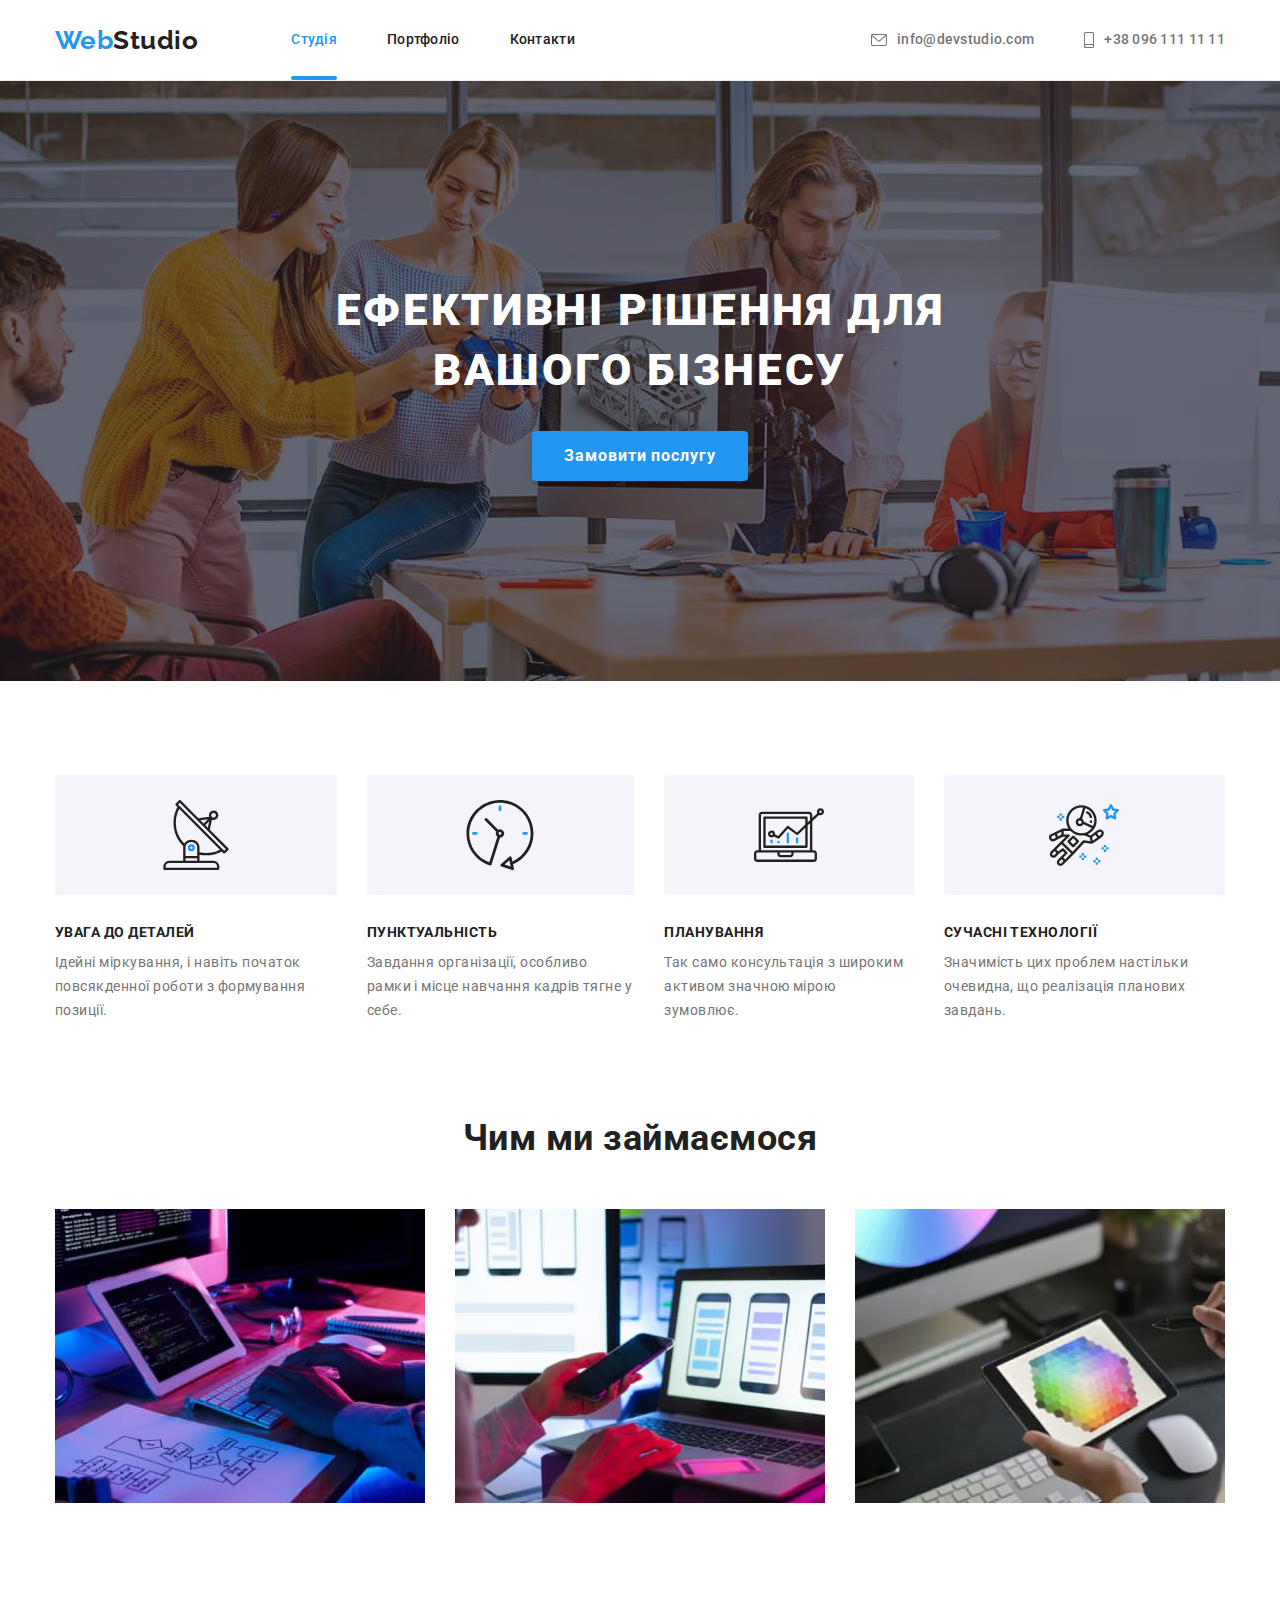
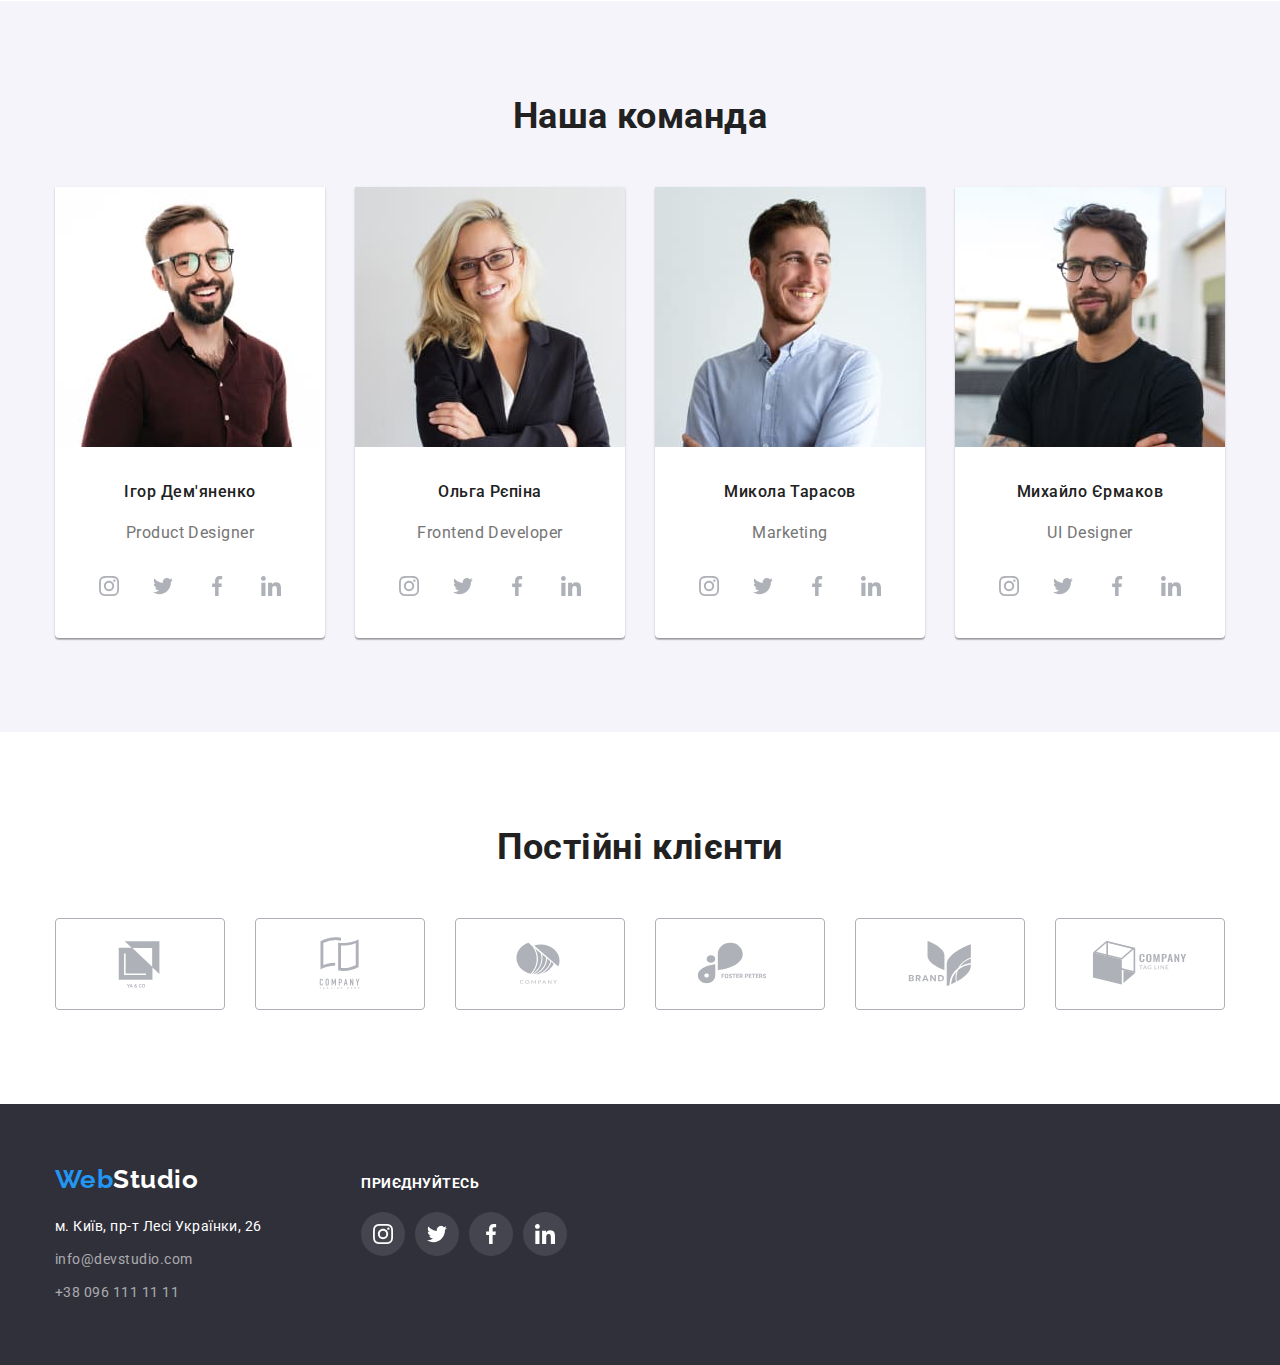
==== commit e75d8adc: "corrected contAiner" ====
--- a/index.html
+++ b/index.html
@@ -17,7 +17,7 @@
   </head>
   <body>
     <header class="header-border">
-      <div class="conteiner header-nav">
+      <div class="container header-nav">
         <nav class="nav header-nav">
           <a class="logo link" href="./index.html"
             >Web<span class="logo-text">Studio</span></a
@@ -52,13 +52,13 @@
     </header>
     <main>
       <section class="hero">
-        <div class="conteiner">
+        <div class="container">
           <h1 class="hero-text">Ефективні рішення для вашого бізнесу</h1>
           <button class="btn hero-btn" type="button">Замовити послугу</button>
         </div>
       </section>
       <section class="main-page section">
-        <div class="conteiner">
+        <div class="container">
           <h2 class="visually-hidden">Особливості</h2>
           <ul class="list list-item">
             <li class="main-list">
@@ -112,7 +112,7 @@
         </div>
       </section>
       <section class="main-page main-section">
-        <div class="conteiner">
+        <div class="container">
           <h2 class="main-page-title">Чим ми займаємося</h2>
           <ul class="list list-item">
             <li class="main-page-list">
@@ -140,7 +140,7 @@
         </div>
       </section>
       <section class="team-page section">
-        <div class="conteiner">
+        <div class="container">
           <h2 class="main-page-title">Наша команда</h2>
           <ul class="list list-item">
             <li class="team-page-item">
@@ -363,7 +363,7 @@
         </div>
       </section>
       <section class="section">
-        <div class="conteiner">
+        <div class="container">
           <h2 class="main-page-title">Постійні клієнти</h2>
           <ul class="list icon-brand">
             <li class="list-brand">
@@ -409,7 +409,7 @@
       </section>
     </main>
     <footer class="footer">
-      <div class="conteiner">
+      <div class="container">
         <div class="list footer-list">
           <div class="footer-list-logo">
             <a class="logo link logo-footer" href="./index.html"
--- a/css/styles.css
+++ b/css/styles.css
@@ -41,7 +41,7 @@
 .address 
 .adress-list
 .address-text
-.conteiner
+.container
 .header-border
 
 
@@ -104,7 +104,7 @@
 .link {
   text-decoration: none;
 }
-.conteiner {
+.container {
   width: 1200px;
   padding-left: 15px;
   padding-right: 15px;
@@ -159,6 +159,16 @@
 }
 .site-nav.list .current {
   color: var(--accent-text);
+  position: relative;
+}
+.current::after {
+position: absolute;
+width: 100%;
+height: 4px;
+top: 76px;
+content: "";
+background:var(--accent-text);
+border-radius: 2px;
 }
 .site-nav .link,
 .item .nav-link {
@@ -215,7 +225,7 @@
 .logo-text-footer {
   color: var(--main-bg);
 }
-.conteiner .logo-footer {
+.container .logo-footer {
   margin-bottom: 20px;
   display: block;
 }
@@ -365,7 +375,7 @@
   margin-bottom: 30px;
 }
 
-.conteiner .list-item {
+.container .list-item {
   display: flex;
   gap: 30px;
 }
@@ -511,15 +521,42 @@
   background: var(--main-bg);
   border: 1px solid #eeeeee;
   width: 370px;
+  
 }
 .list-exmpls {
   display: flex;
   gap: 30px;
   flex-wrap: wrap;
+  
 }
 .link-exmpls {
   color: inherit;
   display: block;
+}
+.img-thumb{
+  position: relative;
+overflow: hidden;
+}
+.thumb{
+  position: absolute;
+  top: 0;
+  left: 0;
+  width: 100%;
+  height: 100%;
+  background-color:rgba(33, 150, 243, 0.9);
+opacity: 0;
+padding: 63px 24px;
+  transform: translatey(100%);
+  transition: transform 250ms ease;
+}
+.text-thumb{
+font-size: 18px;
+line-height: 1.56;
+color:var(--main-bg);
+}
+.section-exmpls-item:hover .thumb{
+  transform: translatey(0);
+  opacity: 1;
 }
 .link-exmpls:hover,
 .link-exmpls:focus {
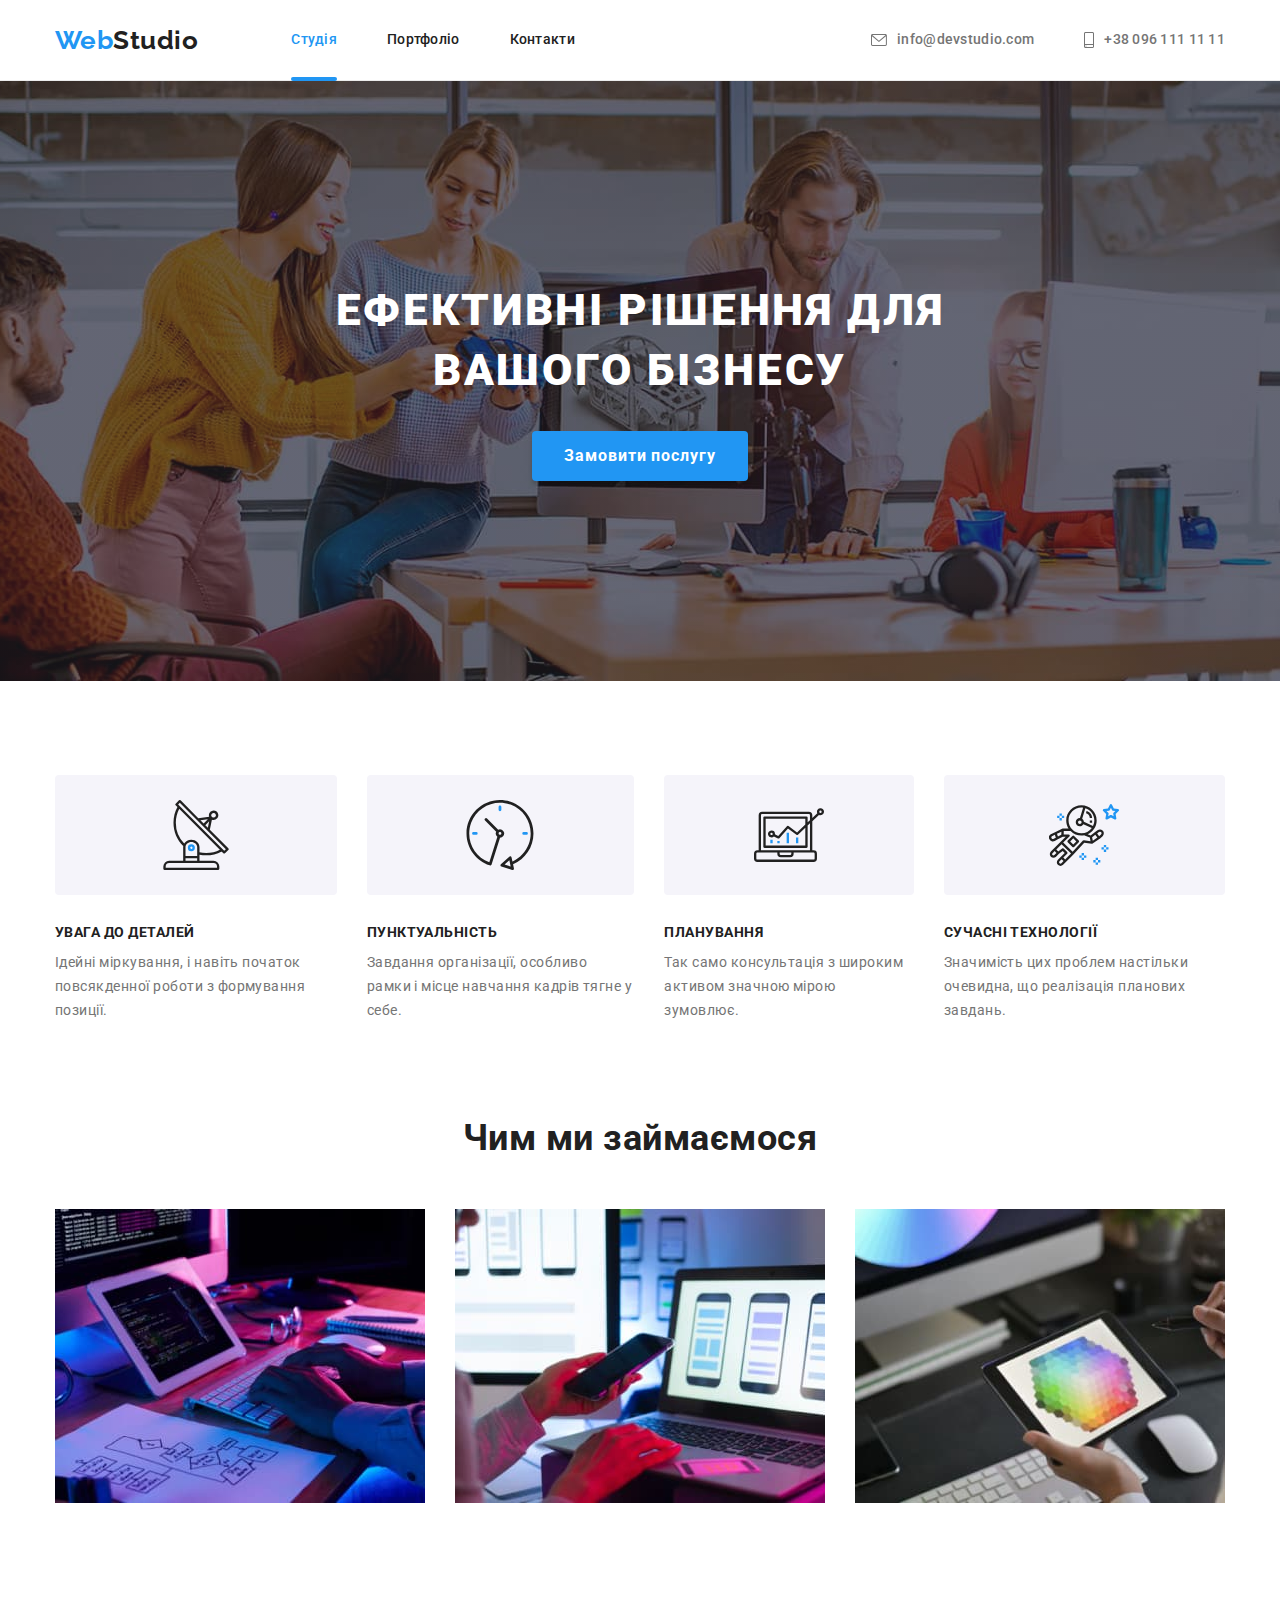
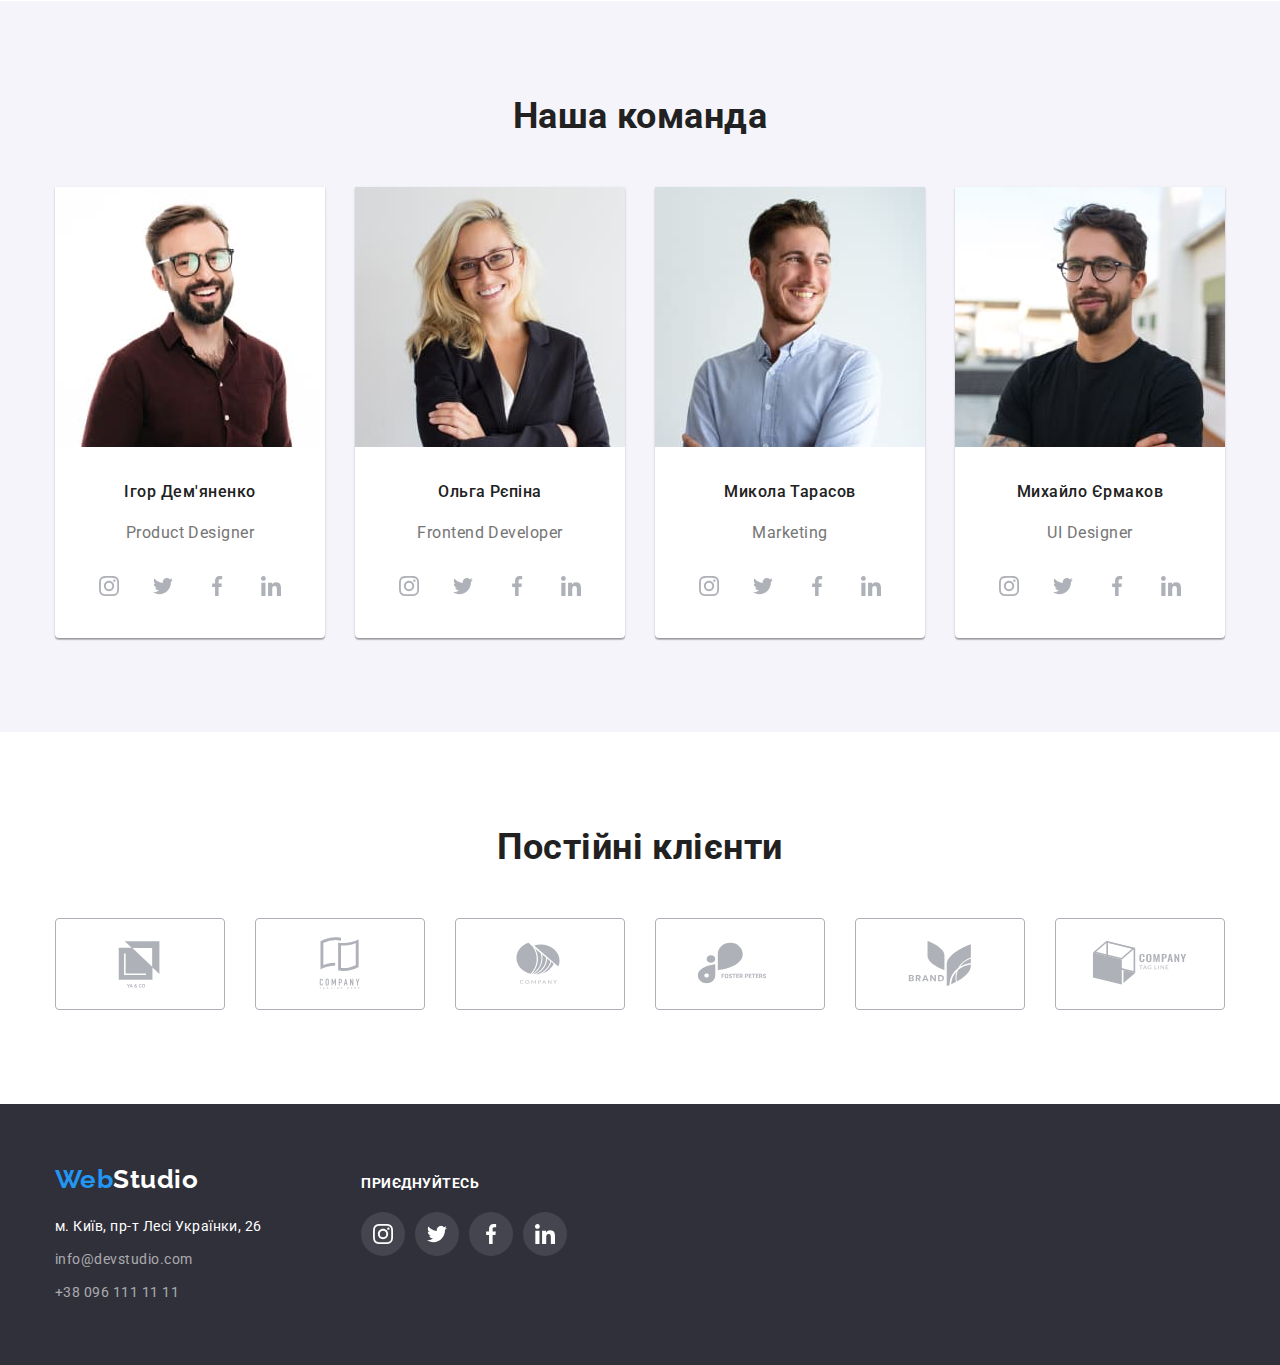
==== commit c66e15ec: "create modal" ====
--- a/index.html
+++ b/index.html
@@ -392,7 +392,7 @@
             </li>
             <li class="list-brand">
               <a class="link-brand" href="#">
-                <svg class="icon" width="106px" height="60px">
+                <svg  width="106px" height="60px">
                   <use href="./images/icons.svg#icon-brand"></use></svg
               ></a>
             </li>
@@ -491,5 +491,13 @@
         </div>
       </div>
     </footer>
+    <!-- modal window -->
+    <div class="backdrop is-hidden">
+      <div class="modal">
+        <button type="button" class="modal-btn"><svg width="30px" height="30px">
+          <use href="./images/icons.svg#icon-close"></use>
+        </svg></button>
+      </div>
+    </div>
   </body>
 </html>
--- a/css/styles.css
+++ b/css/styles.css
@@ -162,13 +162,13 @@
   position: relative;
 }
 .current::after {
-position: absolute;
-width: 100%;
-height: 4px;
-top: 76px;
-content: "";
-background:var(--accent-text);
-border-radius: 2px;
+  position: absolute;
+  width: 100%;
+  height: 4px;
+  bottom: -1px;
+  content: "";
+  background: var(--accent-text);
+  border-radius: 2px;
 }
 .site-nav .link,
 .item .nav-link {
@@ -176,6 +176,8 @@
   padding-bottom: 32px;
   display: flex;
   align-items: center;
+  transition: color 250ms cubic-bezier(0.4, 0, 0.2, 1),
+    fill 250ms cubic-bezier(0.4, 0, 0.2, 1);
 }
 .site-nav .item:not(:last-child) {
   margin-right: 50px;
@@ -241,6 +243,7 @@
 }
 .nav-link-footer {
   color: var(--footer-nav);
+  transition: color 250ms cubic-bezier(0.4, 0, 0.2, 1);
 }
 .nav-link-footer:focus,
 .nav-link-footer:hover {
@@ -264,11 +267,15 @@
   display: flex;
   align-items: center;
   justify-content: center;
+  transition: border-radius 250ms cubic-bezier(0.4, 0, 0.2, 1),
+    background 250ms cubic-bezier(0.4, 0, 0.2, 1);
+}
+.footer-list-social .icon {
+  fill: inherit;
 }
 .footer-list-social:focus,
 .footer-list-social:hover {
   background-color: var(--accent-text);
-  fill: var(--main-bg);
   border-radius: 50%;
 }
 .footer-list {
@@ -334,6 +341,7 @@
   text-align: center;
   letter-spacing: 0.06em;
   display: block;
+  transition: background 250ms cubic-bezier(0.4, 0, 0.2, 1);
 }
 .hero-btn:hover,
 .hero-btn:focus {
@@ -433,11 +441,15 @@
   fill: var(--social-icon);
 }
 .team-list-social {
+  fill: var(--social-icon);
   width: 100%;
   height: 100%;
   display: flex;
   align-items: center;
   justify-content: center;
+  transition: border-radius 250ms cubic-bezier(0.4, 0, 0.2, 1),
+    fill 250ms cubic-bezier(0.4, 0, 0.2, 1),
+    background 250ms cubic-bezier(0.4, 0, 0.2, 1);
 }
 .team-list-social:focus,
 .team-list-social:hover {
@@ -462,6 +474,8 @@
   fill: var(--social-icon);
   border: 1px solid #afb1b8;
   border-radius: 4px;
+  transition: fill 250ms cubic-bezier(0.4, 0, 0.2, 1),
+    border 250ms cubic-bezier(0.4, 0, 0.2, 1);
 }
 .link-brand:hover,
 .link-brand:focus {
@@ -486,6 +500,9 @@
   line-height: 1.62;
   text-align: center;
   display: block;
+  transition: box-shadow 250ms cubic-bezier(0.4, 0, 0.2, 1),
+    color 250ms cubic-bezier(0.4, 0, 0.2, 1),
+    background 250ms cubic-bezier(0.4, 0, 0.2, 1);
 }
 .list-btn-exmpls:not(:last-child) {
   margin-right: 8px;
@@ -521,40 +538,42 @@
   background: var(--main-bg);
   border: 1px solid #eeeeee;
   width: 370px;
-  
 }
 .list-exmpls {
   display: flex;
   gap: 30px;
   flex-wrap: wrap;
-  
 }
 .link-exmpls {
   color: inherit;
   display: block;
-}
-.img-thumb{
+  transition: box-shadow 250ms cubic-bezier(0.4, 0, 0.2, 1);
+}
+.img-thumb {
   position: relative;
-overflow: hidden;
-}
-.thumb{
+  overflow: hidden;
+  align-items: center;
+  justify-content: center;
+}
+.thumb {
   position: absolute;
   top: 0;
   left: 0;
   width: 100%;
   height: 100%;
-  background-color:rgba(33, 150, 243, 0.9);
-opacity: 0;
-padding: 63px 24px;
+  background-color: rgba(33, 150, 243, 0.9);
+  opacity: 0;
+  padding: 63px 24px;
   transform: translatey(100%);
-  transition: transform 250ms ease;
-}
-.text-thumb{
-font-size: 18px;
-line-height: 1.56;
-color:var(--main-bg);
-}
-.section-exmpls-item:hover .thumb{
+  transition: transform 250ms cubic-bezier(0.4, 0, 0.2, 1),
+    opacity 250ms cubic-bezier(0.4, 0, 0.2, 1);
+}
+.text-thumb {
+  font-size: 18px;
+  line-height: 1.56;
+  color: var(--main-bg);
+}
+.section-exmpls-item:hover .thumb {
   transform: translatey(0);
   opacity: 1;
 }
@@ -563,3 +582,46 @@
   box-shadow: 0px 1px 1px rgba(0, 0, 0, 0.12), 0px 4px 4px rgba(0, 0, 0, 0.06),
     1px 4px 6px rgba(0, 0, 0, 0.16);
 }
+/* Modal window */
+.backdrop {
+  position: fixed;
+  top: 0;
+  left: 0;
+  width: 100%;
+  height: 100%;
+  background: rgba(0, 0, 0, 0.2);
+}
+.backdrop.is-hidden {
+  opacity: 0;
+  pointer-events: none;
+}
+
+.modal {
+  position: absolute;
+  top: 50%;
+  left: 50%;
+  transform: translate(-50%, -50%);
+  width: 528px;
+  height: 581px;
+  background: #ffffff;
+  box-shadow: 0px 1px 3px rgba(0, 0, 0, 0.12), 0px 1px 1px rgba(0, 0, 0, 0.14),
+    0px 2px 1px rgba(0, 0, 0, 0.2);
+  border-radius: 4px;
+}
+.modal-btn {
+  position: absolute;
+  top: 0;
+  right: 0;
+  width: 30px;
+  height: 30px;
+
+  display: flex;
+  align-items: center;
+  justify-content: center;
+  padding: 0;
+  margin: 8px;
+
+  background-color: inherit;
+  border: 1px solid rgba(0, 0, 0, 0.1);
+  border-radius: 50%;
+}
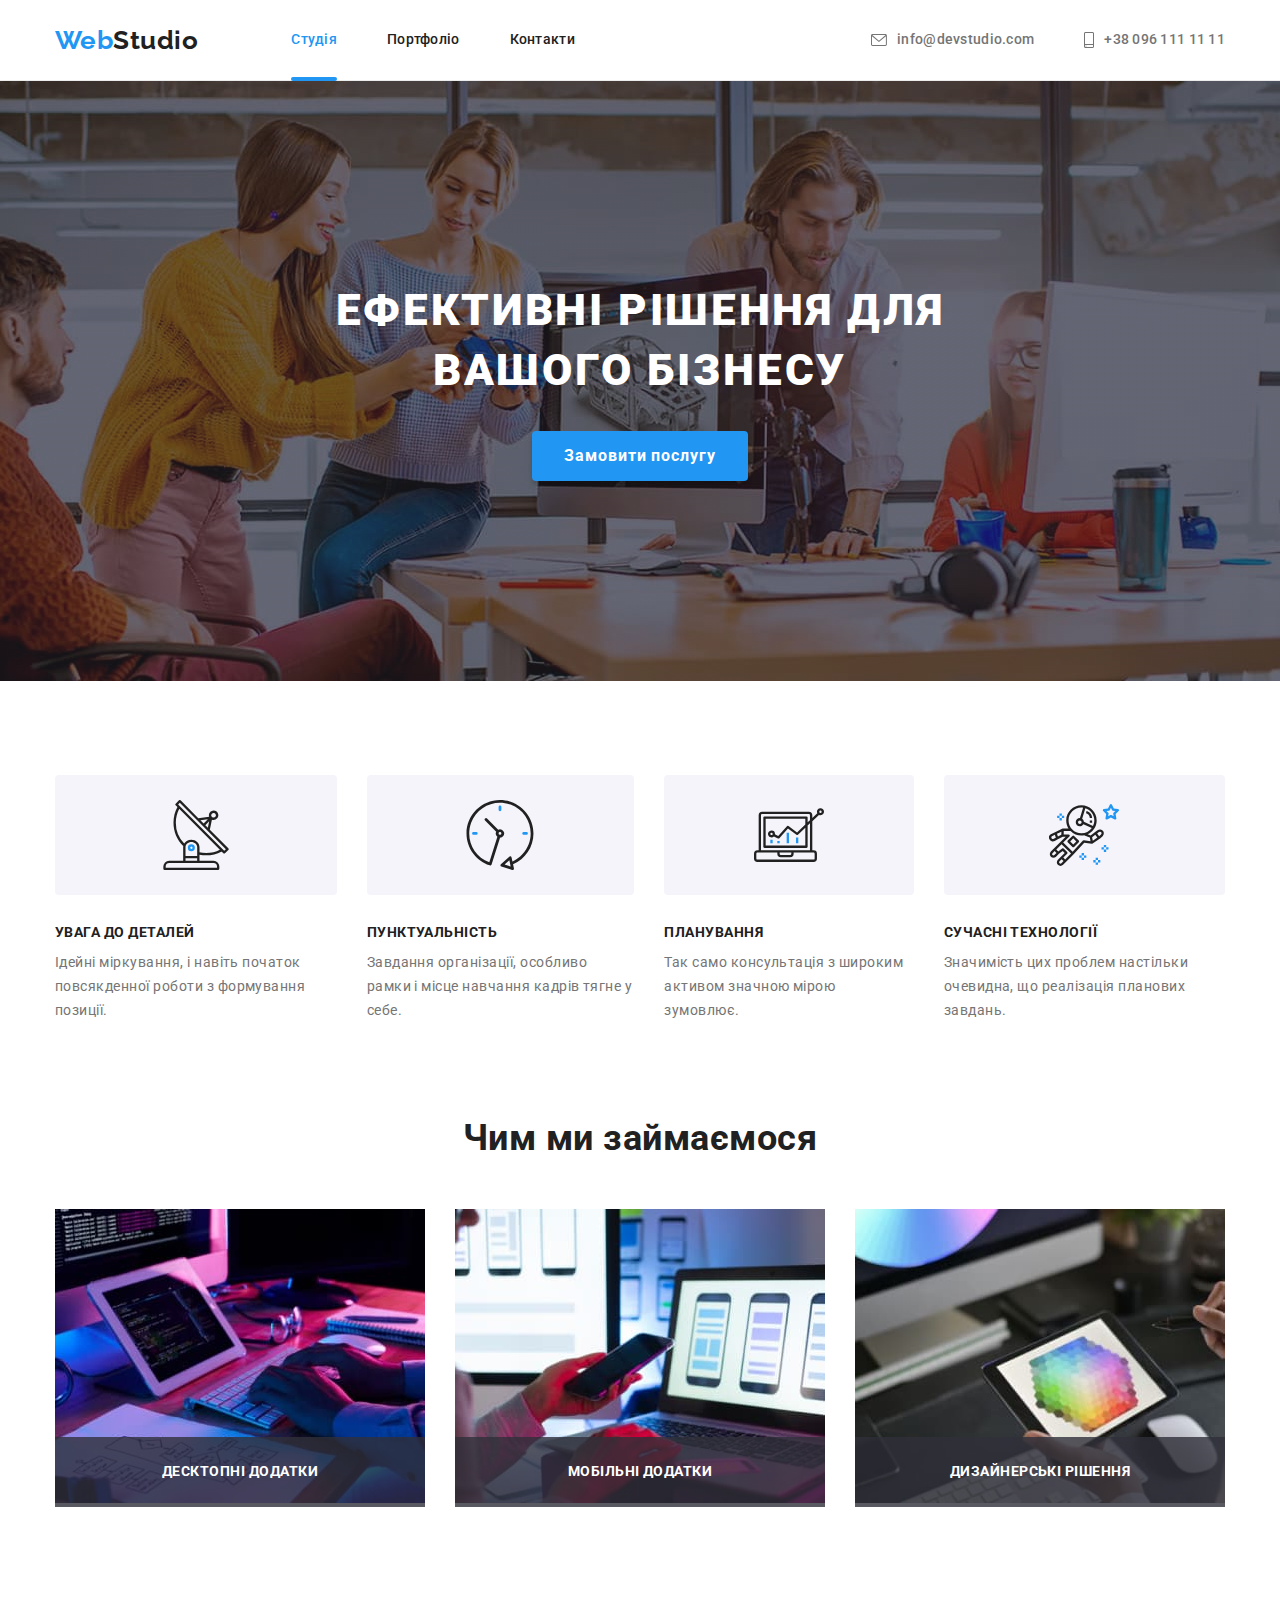
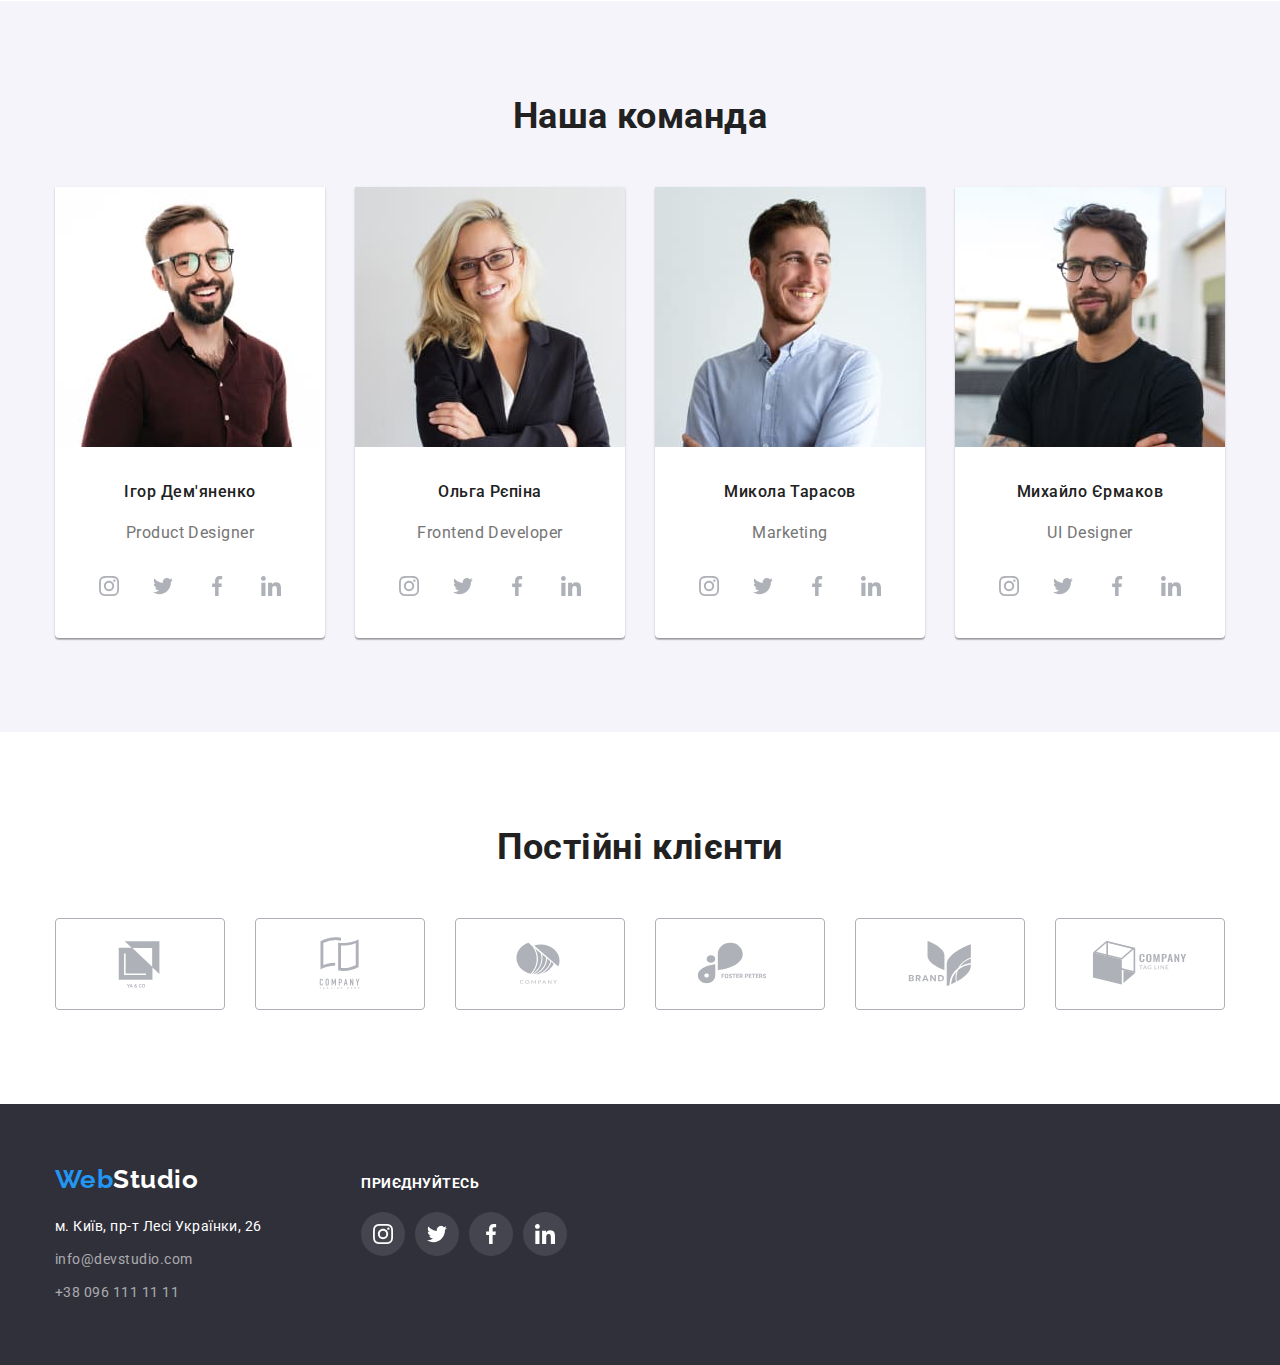
==== commit 8619434b: "corrected the comments" ====
--- a/index.html
+++ b/index.html
@@ -54,7 +54,9 @@
       <section class="hero">
         <div class="container">
           <h1 class="hero-text">Ефективні рішення для вашого бізнесу</h1>
-          <button class="btn hero-btn" type="button">Замовити послугу</button>
+          <button data-modal-open class="btn hero-btn" type="button">
+            Замовити послугу
+          </button>
         </div>
       </section>
       <section class="main-page section">
@@ -116,25 +118,40 @@
           <h2 class="main-page-title">Чим ми займаємося</h2>
           <ul class="list list-item">
             <li class="main-page-list">
-              <img
-                src="./images/img.jpg"
-                alt="Створення структури сайту"
-                width="370"
-              />
+              <div class="img-thumb">
+                <img
+                  src="./images/img.jpg"
+                  alt="Створення структури сайту"
+                  width="370"
+                />
+                <div class="thumb-main-page">
+                  <p class="thumb-main-text">Десктопні додатки</p>
+                </div>
+              </div>
             </li>
             <li class="main-page-list">
-              <img
-                src="./images/img-2.jpg"
-                alt="Адаптація до всіх платформ"
-                width="370"
-              />
+              <div class="img-thumb">
+                <img
+                  src="./images/img-2.jpg"
+                  alt="Адаптація до всіх платформ"
+                  width="370"
+                />
+                <div class="thumb-main-page">
+                  <p class="thumb-main-text">Мобільні додатки</p>
+                </div>
+              </div>
             </li>
             <li class="main-page-list">
-              <img
-                src="./images/img-3.jpg"
-                alt="Створення дизайну сайту"
-                width="370"
-              />
+              <div class="img-thumb">
+                <img
+                  src="./images/img-3.jpg"
+                  alt="Створення дизайну сайту"
+                  width="370"
+                />
+                <div class="thumb-main-page">
+                  <p class="thumb-main-text">Дизайнерські рішення</p>
+                </div>
+              </div>
             </li>
           </ul>
         </div>
@@ -392,7 +409,7 @@
             </li>
             <li class="list-brand">
               <a class="link-brand" href="#">
-                <svg  width="106px" height="60px">
+                <svg width="106px" height="60px">
                   <use href="./images/icons.svg#icon-brand"></use></svg
               ></a>
             </li>
@@ -492,12 +509,15 @@
       </div>
     </footer>
     <!-- modal window -->
-    <div class="backdrop is-hidden">
+    <div class="backdrop is-hidden" data-modal>
       <div class="modal">
-        <button type="button" class="modal-btn"><svg width="30px" height="30px">
-          <use href="./images/icons.svg#icon-close"></use>
-        </svg></button>
+        <button data-modal-close type="button" class="modal-btn">
+          <svg width="30px" height="30px">
+            <use href="./images/icons.svg#icon-close"></use>
+          </svg>
+        </button>
       </div>
     </div>
+    <script src="./js/modal.js"></script>
   </body>
 </html>
--- a/css/styles.css
+++ b/css/styles.css
@@ -264,11 +264,11 @@
 .footer-list-social {
   width: 100%;
   height: 100%;
-  display: flex;
-  align-items: center;
-  justify-content: center;
-  transition: border-radius 250ms cubic-bezier(0.4, 0, 0.2, 1),
-    background 250ms cubic-bezier(0.4, 0, 0.2, 1);
+  border-radius: 50%;
+  display: flex;
+  align-items: center;
+  justify-content: center;
+  transition: background 250ms cubic-bezier(0.4, 0, 0.2, 1);
 }
 .footer-list-social .icon {
   fill: inherit;
@@ -276,7 +276,6 @@
 .footer-list-social:focus,
 .footer-list-social:hover {
   background-color: var(--accent-text);
-  border-radius: 50%;
 }
 .footer-list {
   display: flex;
@@ -444,18 +443,17 @@
   fill: var(--social-icon);
   width: 100%;
   height: 100%;
-  display: flex;
-  align-items: center;
-  justify-content: center;
-  transition: border-radius 250ms cubic-bezier(0.4, 0, 0.2, 1),
-    fill 250ms cubic-bezier(0.4, 0, 0.2, 1),
+  border-radius: 50%;
+  display: flex;
+  align-items: center;
+  justify-content: center;
+  transition: fill 250ms cubic-bezier(0.4, 0, 0.2, 1),
     background 250ms cubic-bezier(0.4, 0, 0.2, 1);
 }
 .team-list-social:focus,
 .team-list-social:hover {
   background-color: var(--accent-text);
   fill: #ffffff;
-  border-radius: 50%;
 }
 .list-brand {
   width: 170px;
@@ -483,6 +481,23 @@
   border-radius: 4px;
   fill: var(--accent-text);
 }
+.thumb-main-page {
+  position: absolute;
+  bottom: 0;
+  left: 0;
+  width: 100%;
+  max-height: 70px;
+  background: rgba(47, 48, 58, 0.8);
+  padding: 27px;
+}
+.thumb-main-text {
+  font-weight: 700;
+  font-size: 14px;
+  line-height: 1.14;
+  text-align: center;
+  text-transform: uppercase;
+  color: var(--main-bg);
+}
 
 /* portfolio */
 
@@ -494,15 +509,11 @@
   border: 0;
   min-width: 73px;
   background: var(--third-section-bg);
-  border-radius: 4px;
   font-weight: 500;
   font-size: 16px;
   line-height: 1.62;
   text-align: center;
   display: block;
-  transition: box-shadow 250ms cubic-bezier(0.4, 0, 0.2, 1),
-    color 250ms cubic-bezier(0.4, 0, 0.2, 1),
-    background 250ms cubic-bezier(0.4, 0, 0.2, 1);
 }
 .list-btn-exmpls:not(:last-child) {
   margin-right: 8px;
@@ -590,23 +601,31 @@
   width: 100%;
   height: 100%;
   background: rgba(0, 0, 0, 0.2);
+  opacity: 1;
+  transform: scale(1);
+  transition: visibility 250ms cubic-bezier(0.4, 0, 0.2, 1),
+    transform 250ms cubic-bezier(0.4, 0, 0.2, 1),
+    opacity 250ms cubic-bezier(0.4, 0, 0.2, 1);
 }
 .backdrop.is-hidden {
   opacity: 0;
   pointer-events: none;
+  visibility: hidden;
+  transform: scale(0.5);
 }
 
 .modal {
   position: absolute;
   top: 50%;
   left: 50%;
-  transform: translate(-50%, -50%);
+  transform: translate(-50%, -50%) scale(1);
   width: 528px;
   height: 581px;
   background: #ffffff;
   box-shadow: 0px 1px 3px rgba(0, 0, 0, 0.12), 0px 1px 1px rgba(0, 0, 0, 0.14),
     0px 2px 1px rgba(0, 0, 0, 0.2);
   border-radius: 4px;
+  transition: transform 250ms cubic-bezier(0.4, 0, 0.2, 1);
 }
 .modal-btn {
   position: absolute;
@@ -625,3 +644,6 @@
   border: 1px solid rgba(0, 0, 0, 0.1);
   border-radius: 50%;
 }
+.backdrop.is-hidden .modal {
+  transform: translate(-50%, -50%) scale(0);
+}
